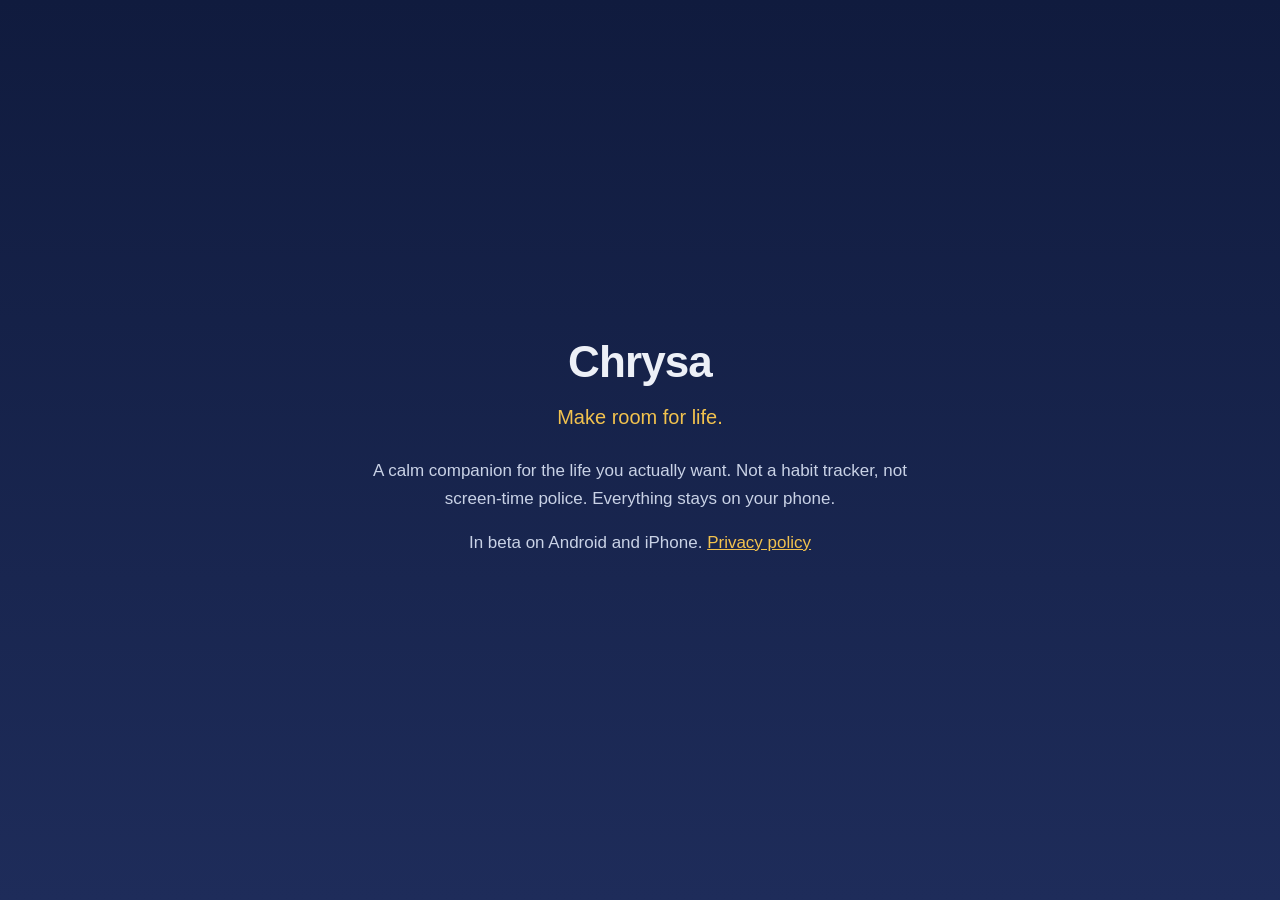
==== index.html @ 5e578b88 "Chrysa privacy policy and landing page" ====
<!doctype html>
<html lang="en">
<head>
<meta charset="utf-8">
<meta name="viewport" content="width=device-width, initial-scale=1">
<title>Chrysa</title>
<style>
  :root { color-scheme: light dark; }
  body { margin: 0; min-height: 100vh; display: grid; place-items: center; font: 17px/1.6 -apple-system, BlinkMacSystemFont, "Segoe UI", Roboto, sans-serif; color: #EDF0F7; background: linear-gradient(#101B3E, #1E2C5A); }
  main { text-align: center; padding: 40px 24px; max-width: 560px; }
  h1 { font-size: 44px; margin: 0 0 4px; letter-spacing: -0.02em; }
  .tag { color: #F2C24E; font-size: 20px; margin: 0 0 24px; }
  p { color: #C9D2E6; }
  a { color: #F2C24E; }
</style>
</head>
<body>
<main>
  <h1>Chrysa</h1>
  <p class="tag">Make room for life.</p>
  <p>A calm companion for the life you actually want. Not a habit tracker, not screen-time police. Everything stays on your phone.</p>
  <p>In beta on Android and iPhone. <a href="privacy.html">Privacy policy</a></p>
</main>
</body>
</html>
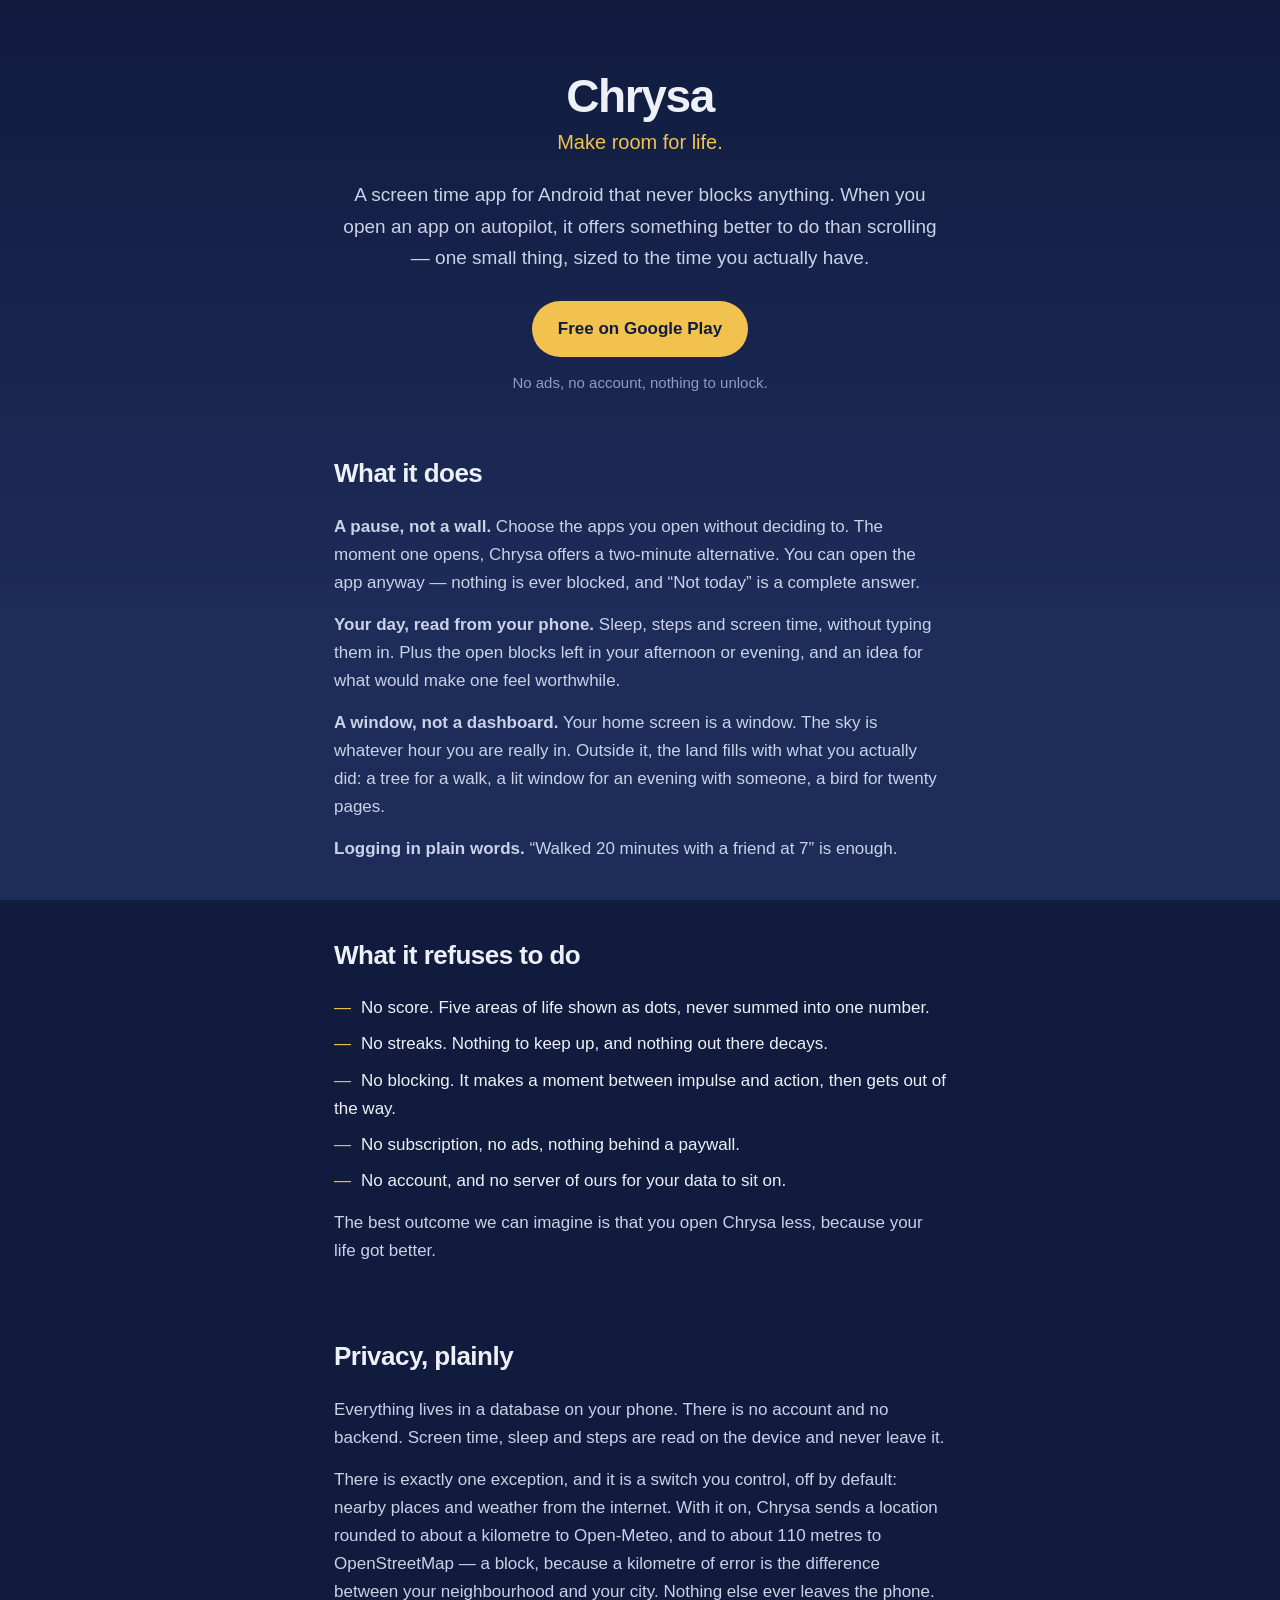
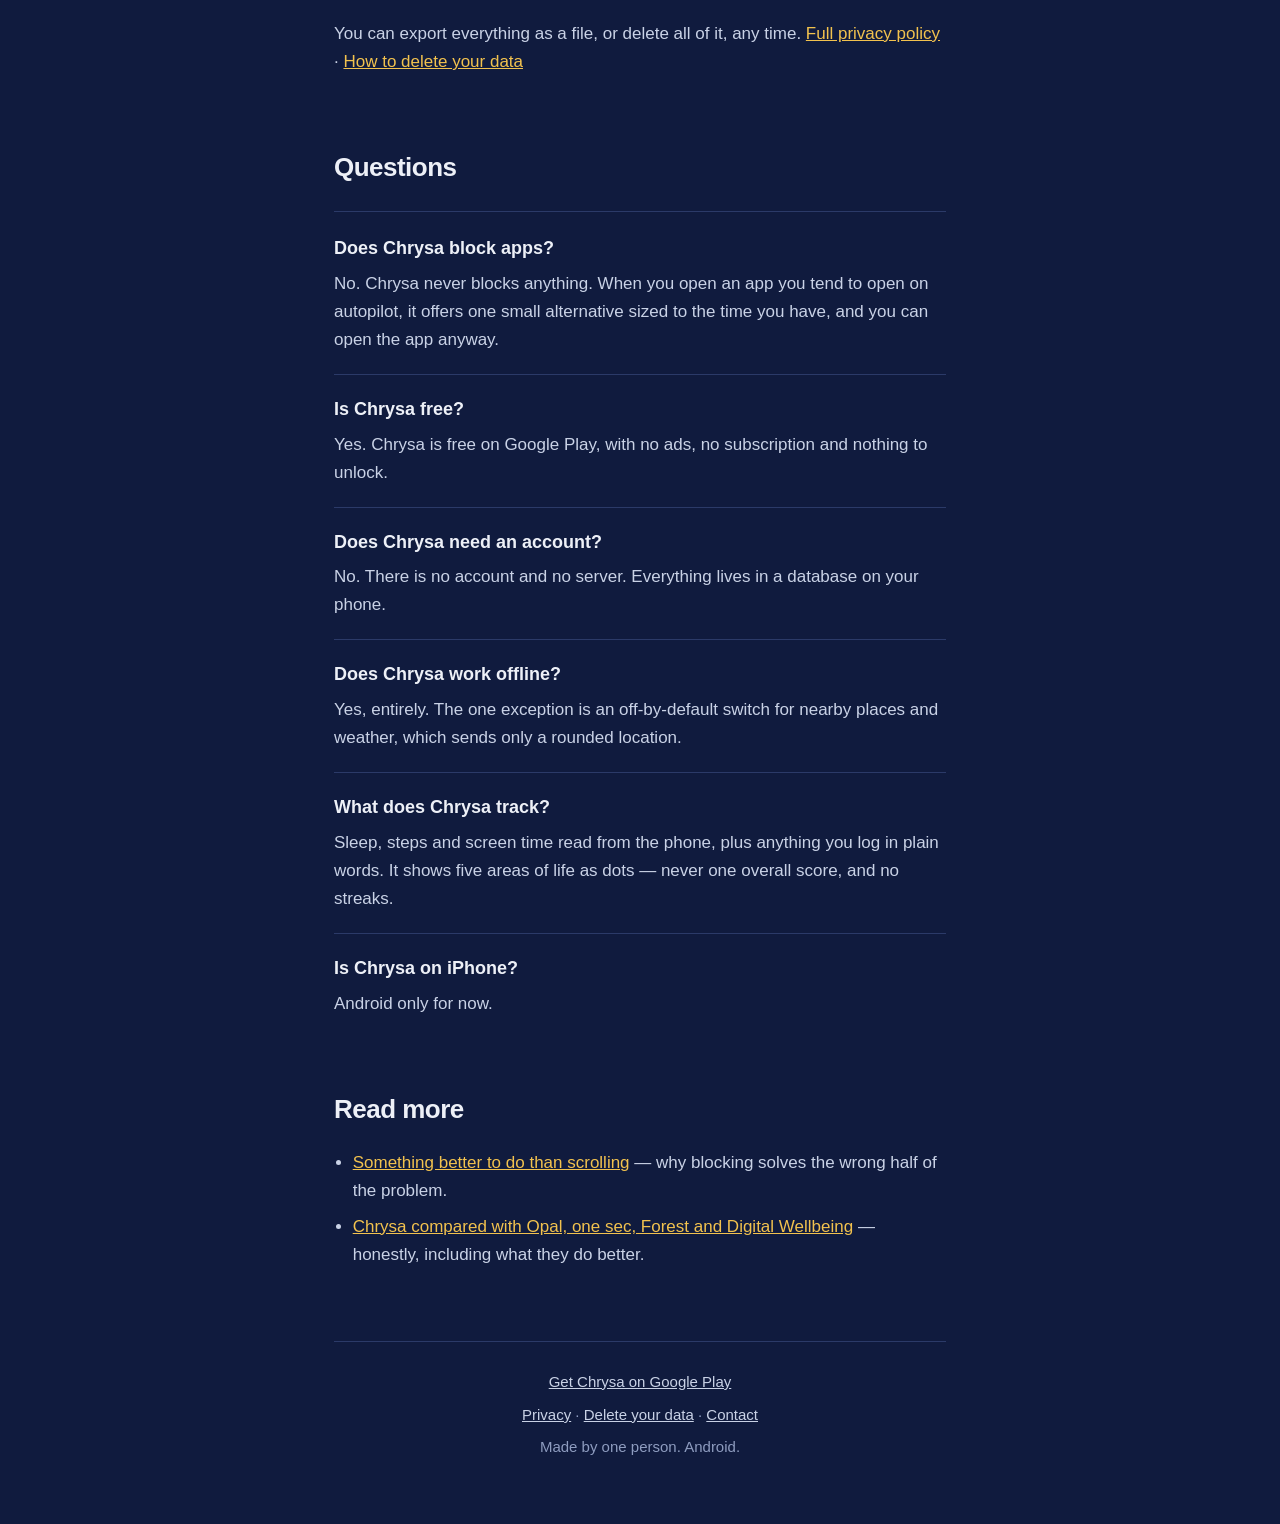
==== commit 3283f93d: "The site says the app is live, and answers the six questions The landing page still said "In beta on" ====
--- a/index.html
+++ b/index.html
@@ -3,23 +3,189 @@
 <head>
 <meta charset="utf-8">
 <meta name="viewport" content="width=device-width, initial-scale=1">
-<title>Chrysa</title>
-<style>
-  :root { color-scheme: light dark; }
-  body { margin: 0; min-height: 100vh; display: grid; place-items: center; font: 17px/1.6 -apple-system, BlinkMacSystemFont, "Segoe UI", Roboto, sans-serif; color: #EDF0F7; background: linear-gradient(#101B3E, #1E2C5A); }
-  main { text-align: center; padding: 40px 24px; max-width: 560px; }
-  h1 { font-size: 44px; margin: 0 0 4px; letter-spacing: -0.02em; }
-  .tag { color: #F2C24E; font-size: 20px; margin: 0 0 24px; }
-  p { color: #C9D2E6; }
-  a { color: #F2C24E; }
-</style>
+<title>Chrysa — a screen time app that never blocks anything</title>
+<meta name="description" content="Chrysa is a free, on-device screen time app for Android that never blocks anything. When you open an app on autopilot it offers something better to do than scrolling.">
+<link rel="canonical" href="https://harshit123455.github.io/chrysa-site/">
+<meta property="og:type" content="website">
+<meta property="og:title" content="Chrysa — a screen time app that never blocks anything">
+<meta property="og:description" content="Free, on-device, no account. It offers something better to do than scrolling, then gets out of the way.">
+<meta property="og:url" content="https://harshit123455.github.io/chrysa-site/">
+<meta property="og:image" content="https://harshit123455.github.io/chrysa-site/og.png">
+<meta name="twitter:card" content="summary_large_image">
+<meta name="theme-color" content="#101B3E">
+<link rel="icon" href="icon-512.png">
+<link rel="apple-touch-icon" href="icon-512.png">
+<link rel="stylesheet" href="style.css">
 </head>
 <body>
-<main>
+
+<div class="wrap">
+
+<header>
   <h1>Chrysa</h1>
   <p class="tag">Make room for life.</p>
-  <p>A calm companion for the life you actually want. Not a habit tracker, not screen-time police. Everything stays on your phone.</p>
-  <p>In beta on Android and iPhone. <a href="privacy.html">Privacy policy</a></p>
-</main>
+  <p class="lede">A screen time app for Android that never blocks anything. When you open an app on autopilot, it offers something better to do than scrolling — one small thing, sized to the time you actually have.</p>
+  <p><a class="cta" href="https://play.google.com/store/apps/details?id=com.chrysa.app">Free on Google Play</a></p>
+  <p class="cta-note">No ads, no account, nothing to unlock.</p>
+</header>
+
+<section>
+  <h2>What it does</h2>
+  <p><strong>A pause, not a wall.</strong> Choose the apps you open without deciding to. The moment one opens, Chrysa offers a two-minute alternative. You can open the app anyway — nothing is ever blocked, and “Not today” is a complete answer.</p>
+  <p><strong>Your day, read from your phone.</strong> Sleep, steps and screen time, without typing them in. Plus the open blocks left in your afternoon or evening, and an idea for what would make one feel worthwhile.</p>
+  <p><strong>A window, not a dashboard.</strong> Your home screen is a window. The sky is whatever hour you are really in. Outside it, the land fills with what you actually did: a tree for a walk, a lit window for an evening with someone, a bird for twenty pages.</p>
+  <p><strong>Logging in plain words.</strong> “Walked 20 minutes with a friend at 7” is enough.</p>
+</section>
+
+<section>
+  <h2>What it refuses to do</h2>
+  <ul class="refuse">
+    <li>No score. Five areas of life shown as dots, never summed into one number.</li>
+    <li>No streaks. Nothing to keep up, and nothing out there decays.</li>
+    <li>No blocking. It makes a moment between impulse and action, then gets out of the way.</li>
+    <li>No subscription, no ads, nothing behind a paywall.</li>
+    <li>No account, and no server of ours for your data to sit on.</li>
+  </ul>
+  <p>The best outcome we can imagine is that you open Chrysa less, because your life got better.</p>
+</section>
+
+<section>
+  <h2>Privacy, plainly</h2>
+  <p>Everything lives in a database on your phone. There is no account and no backend. Screen time, sleep and steps are read on the device and never leave it.</p>
+  <p>There is exactly one exception, and it is a switch you control, off by default: nearby places and weather from the internet. With it on, Chrysa sends a location rounded to about a kilometre to Open-Meteo, and to about 110 metres to OpenStreetMap — a block, because a kilometre of error is the difference between your neighbourhood and your city. Nothing else ever leaves the phone.</p>
+  <p>You can export everything as a file, or delete all of it, any time. <a href="privacy.html">Full privacy policy</a> · <a href="delete.html">How to delete your data</a></p>
+</section>
+
+<section>
+  <h2>Questions</h2>
+
+  <div class="faq">
+    <div>
+      <h3>Does Chrysa block apps?</h3>
+      <p>No. Chrysa never blocks anything. When you open an app you tend to open on autopilot, it offers one small alternative sized to the time you have, and you can open the app anyway.</p>
+    </div>
+    <div>
+      <h3>Is Chrysa free?</h3>
+      <p>Yes. Chrysa is free on Google Play, with no ads, no subscription and nothing to unlock.</p>
+    </div>
+    <div>
+      <h3>Does Chrysa need an account?</h3>
+      <p>No. There is no account and no server. Everything lives in a database on your phone.</p>
+    </div>
+    <div>
+      <h3>Does Chrysa work offline?</h3>
+      <p>Yes, entirely. The one exception is an off-by-default switch for nearby places and weather, which sends only a rounded location.</p>
+    </div>
+    <div>
+      <h3>What does Chrysa track?</h3>
+      <p>Sleep, steps and screen time read from the phone, plus anything you log in plain words. It shows five areas of life as dots — never one overall score, and no streaks.</p>
+    </div>
+    <div>
+      <h3>Is Chrysa on iPhone?</h3>
+      <p>Android only for now.</p>
+    </div>
+  </div>
+</section>
+
+<section>
+  <h2>Read more</h2>
+  <ul>
+    <li><a href="instead-of-scrolling.html">Something better to do than scrolling</a> — why blocking solves the wrong half of the problem.</li>
+    <li><a href="alternatives.html">Chrysa compared with Opal, one sec, Forest and Digital Wellbeing</a> — honestly, including what they do better.</li>
+  </ul>
+</section>
+
+<footer>
+  <p><a href="https://play.google.com/store/apps/details?id=com.chrysa.app">Get Chrysa on Google Play</a></p>
+  <p><a href="privacy.html">Privacy</a> · <a href="delete.html">Delete your data</a> · <a href="mailto:harshitsindhu10@gmail.com">Contact</a></p>
+  <p>Made by one person. Android.</p>
+</footer>
+
+</div>
+
+<script type="application/ld+json">
+{
+  "@context": "https://schema.org",
+  "@graph": [
+    {
+      "@type": "SoftwareApplication",
+      "name": "Chrysa",
+      "alternateName": "Chrysa: Instead Of Scrolling",
+      "description": "Chrysa is a free, on-device screen time app for Android that never blocks anything — it offers something better to do than scrolling.",
+      "applicationCategory": "HealthApplication",
+      "applicationSubCategory": "Digital wellbeing",
+      "operatingSystem": "Android",
+      "url": "https://harshit123455.github.io/chrysa-site/",
+      "downloadUrl": "https://play.google.com/store/apps/details?id=com.chrysa.app",
+      "installUrl": "https://play.google.com/store/apps/details?id=com.chrysa.app",
+      "softwareVersion": "1.0.0",
+      "isAccessibleForFree": true,
+      "offers": {
+        "@type": "Offer",
+        "price": "0",
+        "priceCurrency": "USD",
+        "availability": "https://schema.org/InStock"
+      },
+      "featureList": [
+        "Offers a two-minute alternative when you open an app on autopilot, without blocking it",
+        "Reads sleep, steps and screen time from the phone",
+        "Draws your month as the land outside a window",
+        "Logging in plain words",
+        "No score and no streaks",
+        "Works offline with no account"
+      ],
+      "author": { "@type": "Person", "name": "Harshit Sindhu" },
+      "publisher": { "@type": "Person", "name": "Harshit Sindhu" }
+    },
+    {
+      "@type": "FAQPage",
+      "mainEntity": [
+        {
+          "@type": "Question",
+          "name": "Does Chrysa block apps?",
+          "acceptedAnswer": { "@type": "Answer", "text": "No. Chrysa never blocks anything. When you open an app you tend to open on autopilot, it offers one small alternative sized to the time you have, and you can open the app anyway." }
+        },
+        {
+          "@type": "Question",
+          "name": "Is Chrysa free?",
+          "acceptedAnswer": { "@type": "Answer", "text": "Yes. Chrysa is free on Google Play, with no ads, no subscription and nothing to unlock." }
+        },
+        {
+          "@type": "Question",
+          "name": "Does Chrysa need an account?",
+          "acceptedAnswer": { "@type": "Answer", "text": "No. There is no account and no server. Everything lives in a database on your phone." }
+        },
+        {
+          "@type": "Question",
+          "name": "Does Chrysa work offline?",
+          "acceptedAnswer": { "@type": "Answer", "text": "Yes, entirely. The one exception is an off-by-default switch for nearby places and weather, which sends only a rounded location." }
+        },
+        {
+          "@type": "Question",
+          "name": "What does Chrysa track?",
+          "acceptedAnswer": { "@type": "Answer", "text": "Sleep, steps and screen time read from the phone, plus anything you log in plain words. It shows five areas of life as dots — never one overall score, and no streaks." }
+        },
+        {
+          "@type": "Question",
+          "name": "Is Chrysa on iPhone?",
+          "acceptedAnswer": { "@type": "Answer", "text": "Android only for now." }
+        }
+      ]
+    }
+  ]
+}
+</script>
+
+<!--
+  Add aggregateRating to the SoftwareApplication node once the Play listing has real ratings.
+  Do not add it before then: a rating block with no ratings behind it is invalid structured data.
+
+    "aggregateRating": {
+      "@type": "AggregateRating",
+      "ratingValue": "4.6",
+      "ratingCount": "12"
+    }
+-->
+
 </body>
 </html>
--- a/style.css
+++ b/style.css
@@ -0,0 +1,93 @@
+:root {
+  color-scheme: dark;
+  --ink: #EDF0F7;
+  --ink-dim: #C9D2E6;
+  --ink-faint: #8E9CBF;
+  --gold: #F2C24E;
+  --line: #2B3A68;
+}
+* { box-sizing: border-box; }
+html { -webkit-text-size-adjust: 100%; }
+body {
+  margin: 0;
+  font: 17px/1.65 -apple-system, BlinkMacSystemFont, "Segoe UI", Roboto, sans-serif;
+  color: var(--ink);
+  background: #101B3E;
+  background-image: linear-gradient(#101B3E, #1E2C5A 70%, #1E2C5A);
+  background-attachment: fixed;
+}
+.wrap { max-width: 660px; margin: 0 auto; padding: 0 24px; }
+
+header { padding: 72px 0 0; text-align: center; }
+h1 { font-size: 46px; line-height: 1.05; margin: 0 0 6px; letter-spacing: -0.03em; }
+.tag { color: var(--gold); font-size: 20px; margin: 0 0 20px; }
+.lede { color: var(--ink-dim); font-size: 19px; margin: 0 auto 28px; max-width: 34em; }
+
+.cta {
+  display: inline-block; background: var(--gold); color: #101B3E;
+  font-size: 17px; font-weight: 600; text-decoration: none;
+  padding: 14px 26px; border-radius: 999px;
+}
+.cta:hover { background: #F7D178; }
+.cta-note { color: var(--ink-faint); font-size: 15px; margin: 12px 0 0; }
+
+section { padding: 56px 0 0; }
+h2 { font-size: 26px; letter-spacing: -0.02em; margin: 0 0 18px; }
+h3 { font-size: 17px; margin: 28px 0 6px; color: var(--ink); }
+p { color: var(--ink-dim); margin: 0 0 14px; }
+a { color: var(--gold); }
+ul, ol { color: var(--ink-dim); padding-left: 1.1em; margin: 0 0 14px; }
+li { margin-bottom: 8px; }
+blockquote {
+  margin: 22px 0; padding: 0 0 0 20px;
+  border-left: 2px solid var(--gold);
+  color: var(--ink); font-size: 19px;
+}
+
+.faq { border-top: 1px solid var(--line); margin-top: 22px; padding-top: 22px; }
+.faq h3 { margin-top: 0; font-size: 18px; }
+.faq div + div { border-top: 1px solid var(--line); margin-top: 20px; padding-top: 20px; }
+
+.refuse { list-style: none; padding: 0; }
+.refuse li { color: var(--ink); }
+.refuse li::before { content: "—"; color: var(--gold); margin-right: 10px; }
+
+/* Content pages */
+.crumb { padding: 36px 0 0; font-size: 15px; }
+.crumb a { color: var(--ink-faint); text-decoration: none; }
+.crumb a:hover { color: var(--gold); }
+article { padding: 24px 0 0; }
+article h1 { font-size: 36px; text-align: left; margin-bottom: 14px; }
+article .lede { margin-left: 0; font-size: 19px; }
+article h2 { margin-top: 44px; }
+
+.compare { width: 100%; border-collapse: collapse; margin: 22px 0; font-size: 16px; }
+.compare th, .compare td {
+  text-align: left; padding: 12px 10px;
+  border-bottom: 1px solid var(--line); vertical-align: top;
+}
+.compare th { color: var(--ink); font-weight: 600; }
+.compare td { color: var(--ink-dim); }
+.compare tr td:first-child { color: var(--ink); font-weight: 600; }
+.scroller { overflow-x: auto; -webkit-overflow-scrolling: touch; }
+
+.install-band {
+  margin: 48px 0 0; padding: 28px 24px;
+  border: 1px solid var(--line); border-radius: 16px; text-align: center;
+}
+.install-band p { margin-bottom: 18px; }
+
+footer {
+  margin-top: 72px; padding: 28px 0 56px;
+  border-top: 1px solid var(--line);
+  color: var(--ink-faint); font-size: 15px; text-align: center;
+}
+footer a { color: var(--ink-dim); }
+footer p { color: var(--ink-faint); margin-bottom: 8px; }
+
+@media (max-width: 480px) {
+  header { padding-top: 52px; }
+  h1 { font-size: 38px; }
+  article h1 { font-size: 30px; }
+  .lede { font-size: 18px; }
+}
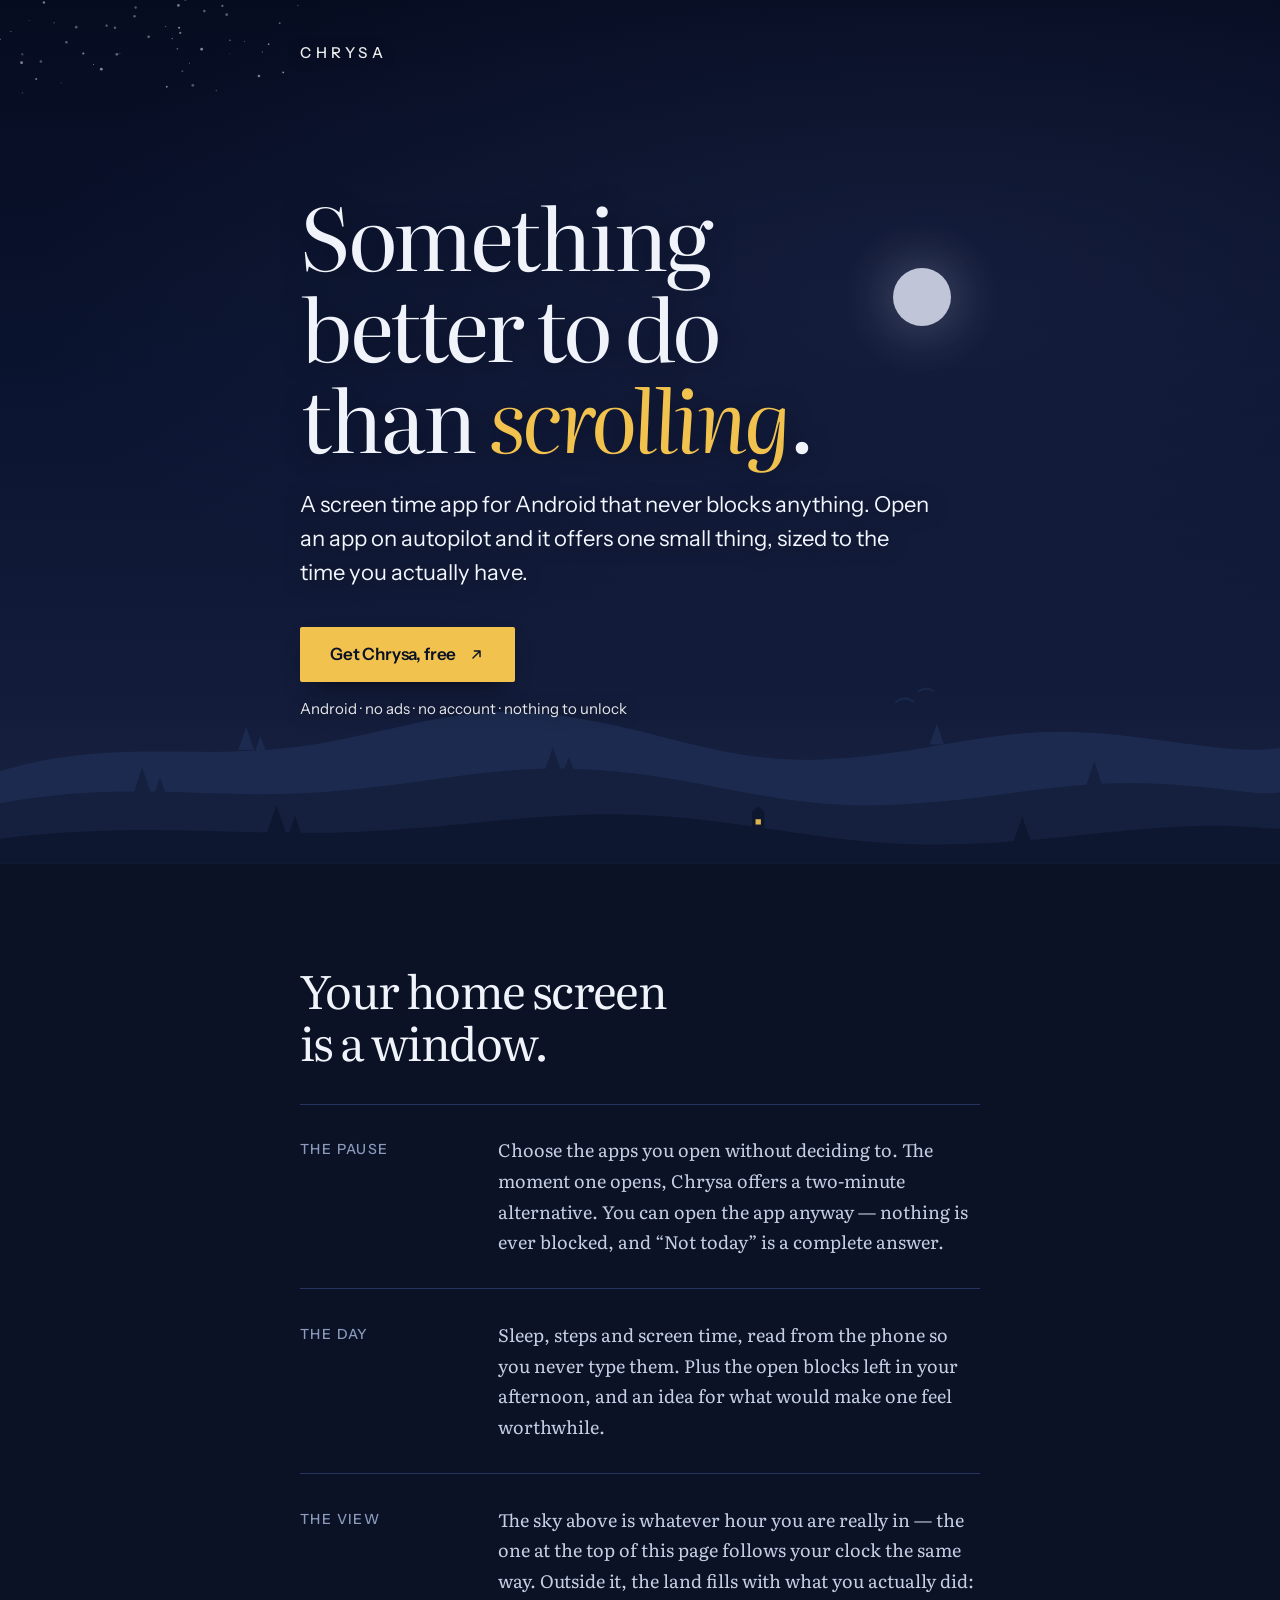
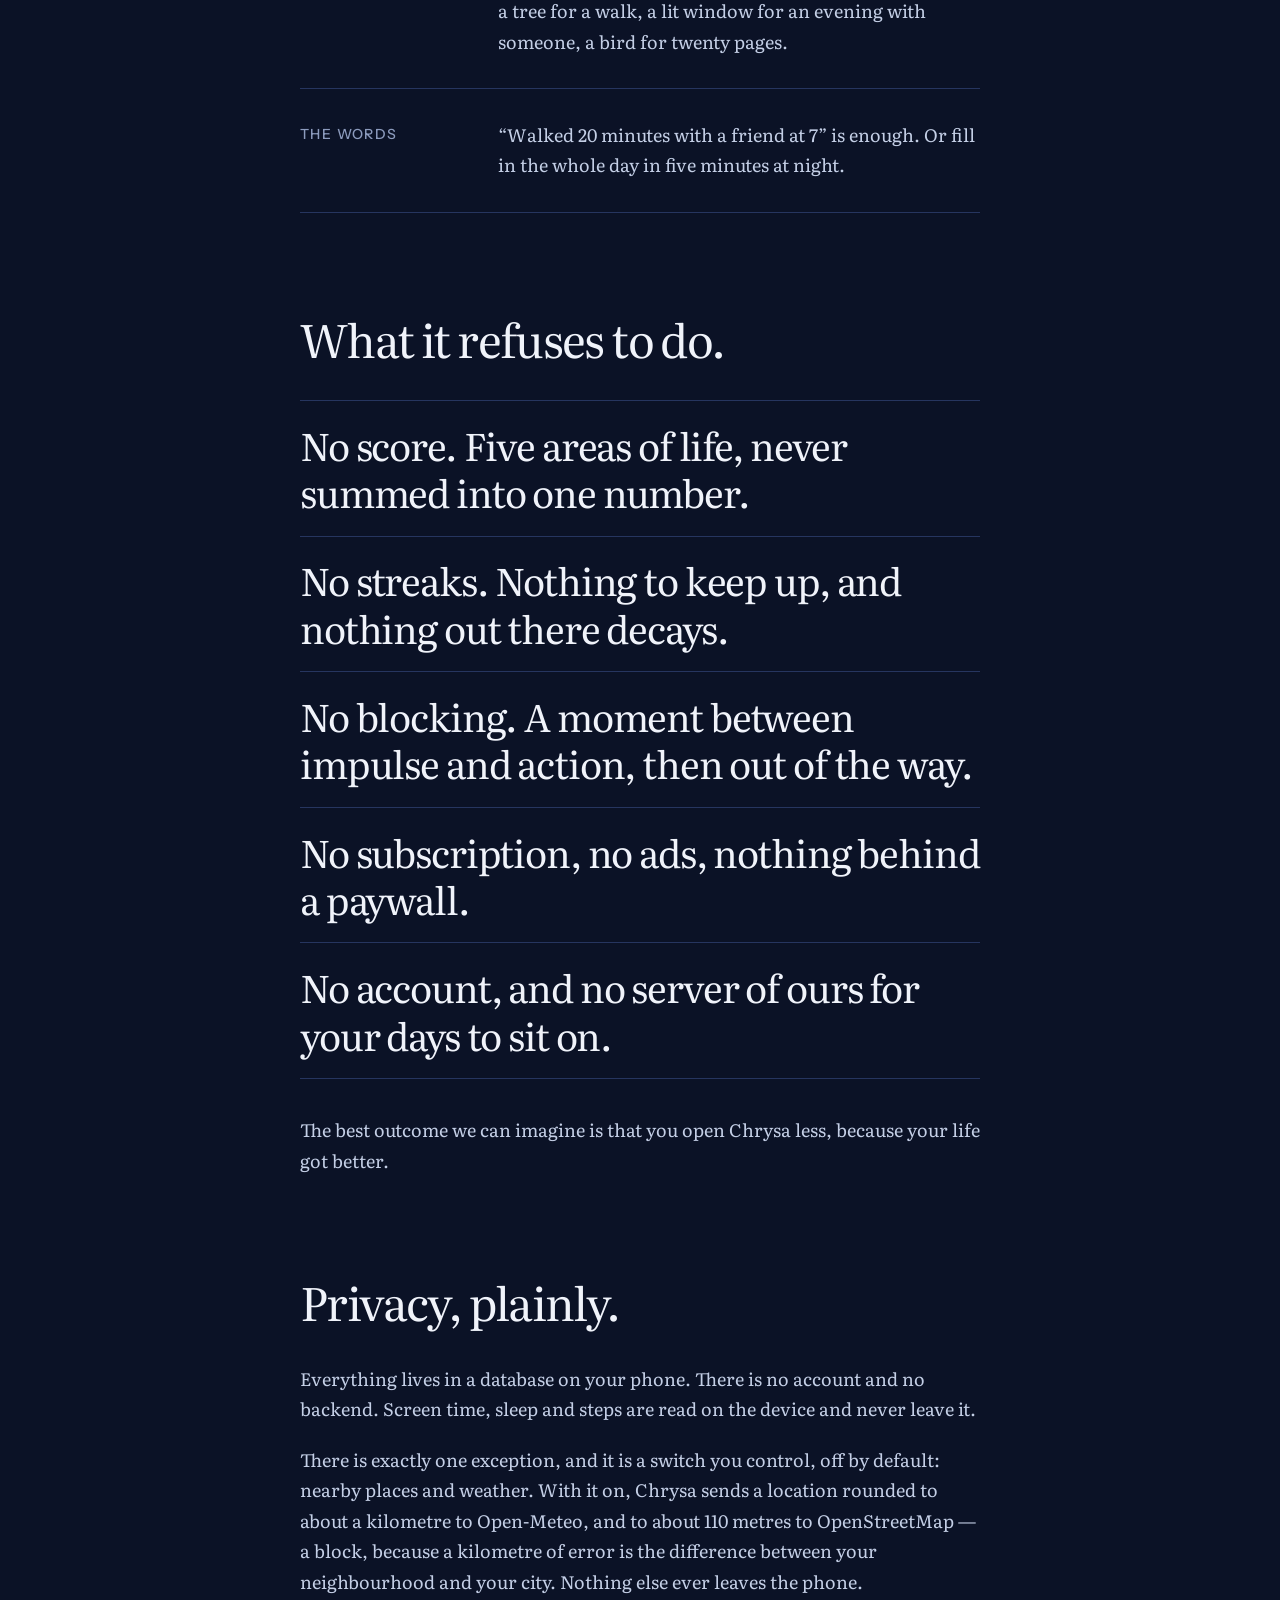
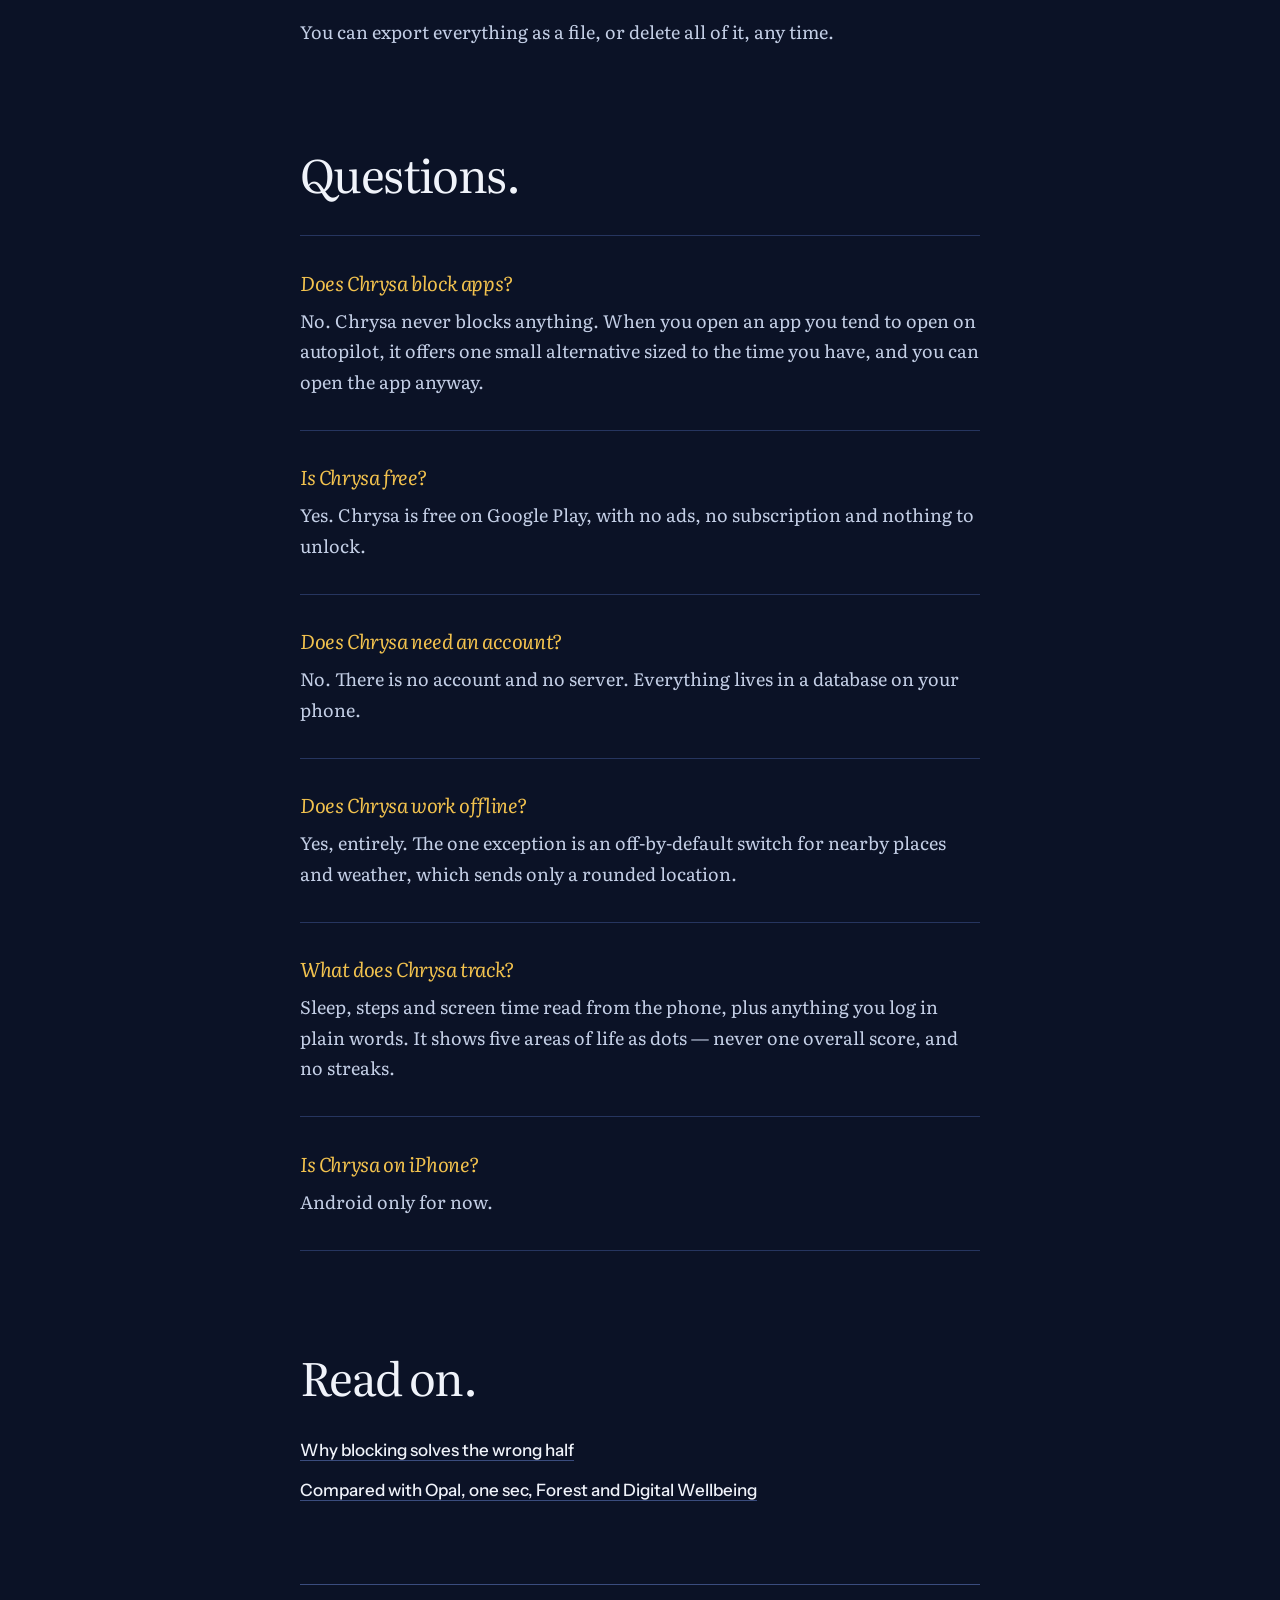
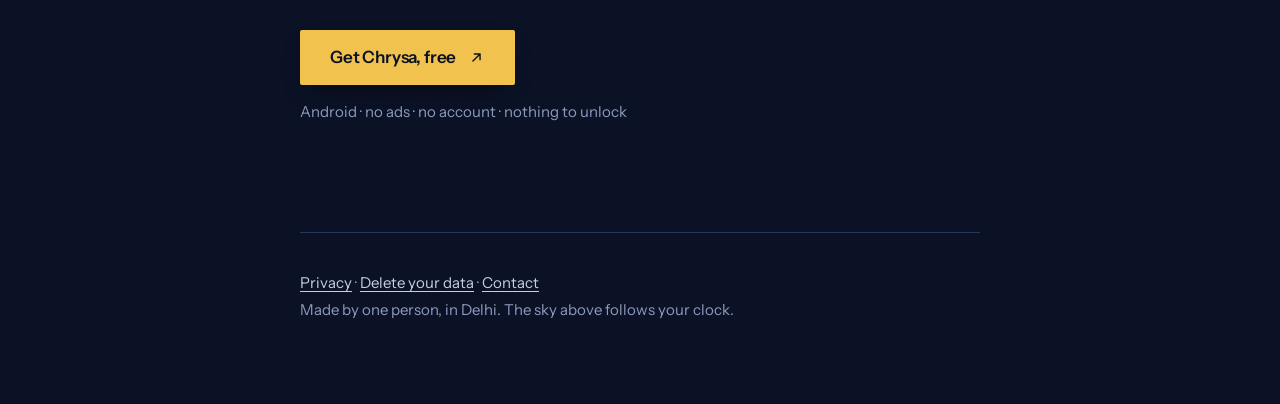
==== commit cc146239: "The page is the window: the sky overhead is the visitor's own hour The old landing page was the defa" ====
--- a/index.html
+++ b/index.html
@@ -12,96 +12,168 @@
 <meta property="og:url" content="https://harshit123455.github.io/chrysa-site/">
 <meta property="og:image" content="https://harshit123455.github.io/chrysa-site/og.png">
 <meta name="twitter:card" content="summary_large_image">
-<meta name="theme-color" content="#101B3E">
+<meta name="theme-color" content="#0B1226">
 <link rel="icon" href="icon-512.png">
 <link rel="apple-touch-icon" href="icon-512.png">
+<link rel="preconnect" href="https://fonts.googleapis.com">
+<link rel="preconnect" href="https://fonts.gstatic.com" crossorigin>
+<link href="https://fonts.googleapis.com/css2?family=Literata:ital,opsz,wght@0,7..72,400;0,7..72,600;1,7..72,400&family=Instrument+Sans:wght@400;500;600&display=swap" rel="stylesheet">
 <link rel="stylesheet" href="style.css">
 </head>
 <body>
 
-<div class="wrap">
-
-<header>
-  <h1>Chrysa</h1>
-  <p class="tag">Make room for life.</p>
-  <p class="lede">A screen time app for Android that never blocks anything. When you open an app on autopilot, it offers something better to do than scrolling — one small thing, sized to the time you actually have.</p>
-  <p><a class="cta" href="https://play.google.com/store/apps/details?id=com.chrysa.app">Free on Google Play</a></p>
-  <p class="cta-note">No ads, no account, nothing to unlock.</p>
+<header class="window">
+  <div class="sky"></div>
+  <svg class="stars" aria-hidden="true"></svg>
+  <div class="sun"></div>
+
+  <!-- The land: three authored ridgelines, a tree for a walk, a lit window for
+       an evening with someone, a bird for twenty pages. The same grammar the
+       app draws your month in. -->
+  <svg class="land" viewBox="0 0 1440 300" preserveAspectRatio="xMidYMax slice" aria-hidden="true">
+    <path fill="var(--hill-far)" d="M0 196 C 118 160 214 182 322 170 C 430 158 505 120 611 131 C 733 144 806 186 916 183 C 1032 180 1106 148 1211 152 C 1308 156 1376 178 1440 170 L1440 300 L0 300 Z"/>
+    <g fill="var(--hill-far)">
+      <path d="M268 172 l9-26 9 26 z"/><path d="M286 176 l7-20 7 20 z"/>
+      <path d="M1046 166 l8-24 8 24 z"/>
+    </g>
+    <path fill="var(--hill-mid)" d="M0 232 C 140 206 238 228 356 220 C 489 211 566 184 690 196 C 806 207 878 238 996 234 C 1118 230 1192 205 1300 210 C 1374 213 1414 224 1440 220 L1440 300 L0 300 Z"/>
+    <g fill="var(--hill-mid)">
+      <path d="M150 222 l10-30 10 30 z"/><path d="M172 226 l8-23 8 23 z"/>
+      <path d="M612 198 l10-29 10 29 z"/><path d="M632 202 l8-22 8 22 z"/>
+      <path d="M1222 212 l9-27 9 27 z"/>
+    </g>
+    <path fill="var(--hill-near)" d="M0 272 C 160 252 268 270 404 264 C 548 258 628 236 764 248 C 884 259 952 282 1084 278 C 1204 274 1292 254 1392 258 C 1420 259 1432 262 1440 260 L1440 300 L0 300 Z"/>
+    <!-- a lit window for an evening with someone -->
+    <g>
+      <path fill="var(--hill-near)" d="M846 268 l0-26 7-7 7 7 0 26 z"/>
+      <rect x="850" y="250" width="6" height="6" fill="var(--gold)" opacity="0.92"/>
+    </g>
+    <g fill="var(--hill-near)">
+      <path d="M300 266 l11-32 11 32 z"/><path d="M324 270 l8-24 8 24 z"/>
+      <path d="M1140 276 l10-29 10 29 z"/>
+    </g>
+    <!-- a bird for twenty pages -->
+    <g stroke="var(--hill-far)" stroke-width="2.5" fill="none" stroke-linecap="round" opacity="0.85">
+      <path d="M1008 118 q 10 -8 20 0"/>
+      <path d="M1034 106 q 8 -6 16 0"/>
+    </g>
+  </svg>
+
+  <p class="wordmark">Chrysa</p>
+
+  <div class="inner">
+    <h1>Something better to do than <em>scrolling</em>.</h1>
+    <p class="standfirst">A screen time app for Android that never blocks anything. Open an app on autopilot and it offers one small thing, sized to the time you actually have.</p>
+    <p class="get-wrap" style="margin:clamp(26px,4vh,38px) 0 0">
+      <a class="get" href="https://play.google.com/store/apps/details?id=com.chrysa.app">
+        Get Chrysa, free
+        <svg viewBox="0 0 24 24" fill="none" stroke="currentColor" stroke-width="2" stroke-linecap="round" stroke-linejoin="round" aria-hidden="true"><path d="M7 17 17 7M9 7h8v8"/></svg>
+      </a>
+    </p>
+    <p class="under">Android · no ads · no account · nothing to unlock</p>
+  </div>
 </header>
 
-<section>
-  <h2>What it does</h2>
-  <p><strong>A pause, not a wall.</strong> Choose the apps you open without deciding to. The moment one opens, Chrysa offers a two-minute alternative. You can open the app anyway — nothing is ever blocked, and “Not today” is a complete answer.</p>
-  <p><strong>Your day, read from your phone.</strong> Sleep, steps and screen time, without typing them in. Plus the open blocks left in your afternoon or evening, and an idea for what would make one feel worthwhile.</p>
-  <p><strong>A window, not a dashboard.</strong> Your home screen is a window. The sky is whatever hour you are really in. Outside it, the land fills with what you actually did: a tree for a walk, a lit window for an evening with someone, a bird for twenty pages.</p>
-  <p><strong>Logging in plain words.</strong> “Walked 20 minutes with a friend at 7” is enough.</p>
-</section>
-
-<section>
-  <h2>What it refuses to do</h2>
-  <ul class="refuse">
-    <li>No score. Five areas of life shown as dots, never summed into one number.</li>
-    <li>No streaks. Nothing to keep up, and nothing out there decays.</li>
-    <li>No blocking. It makes a moment between impulse and action, then gets out of the way.</li>
-    <li>No subscription, no ads, nothing behind a paywall.</li>
-    <li>No account, and no server of ours for your data to sit on.</li>
-  </ul>
-  <p>The best outcome we can imagine is that you open Chrysa less, because your life got better.</p>
-</section>
-
-<section>
-  <h2>Privacy, plainly</h2>
-  <p>Everything lives in a database on your phone. There is no account and no backend. Screen time, sleep and steps are read on the device and never leave it.</p>
-  <p>There is exactly one exception, and it is a switch you control, off by default: nearby places and weather from the internet. With it on, Chrysa sends a location rounded to about a kilometre to Open-Meteo, and to about 110 metres to OpenStreetMap — a block, because a kilometre of error is the difference between your neighbourhood and your city. Nothing else ever leaves the phone.</p>
-  <p>You can export everything as a file, or delete all of it, any time. <a href="privacy.html">Full privacy policy</a> · <a href="delete.html">How to delete your data</a></p>
-</section>
-
-<section>
-  <h2>Questions</h2>
-
-  <div class="faq">
-    <div>
-      <h3>Does Chrysa block apps?</h3>
-      <p>No. Chrysa never blocks anything. When you open an app you tend to open on autopilot, it offers one small alternative sized to the time you have, and you can open the app anyway.</p>
-    </div>
-    <div>
-      <h3>Is Chrysa free?</h3>
-      <p>Yes. Chrysa is free on Google Play, with no ads, no subscription and nothing to unlock.</p>
-    </div>
-    <div>
-      <h3>Does Chrysa need an account?</h3>
-      <p>No. There is no account and no server. Everything lives in a database on your phone.</p>
-    </div>
-    <div>
-      <h3>Does Chrysa work offline?</h3>
-      <p>Yes, entirely. The one exception is an off-by-default switch for nearby places and weather, which sends only a rounded location.</p>
-    </div>
-    <div>
-      <h3>What does Chrysa track?</h3>
-      <p>Sleep, steps and screen time read from the phone, plus anything you log in plain words. It shows five areas of life as dots — never one overall score, and no streaks.</p>
-    </div>
-    <div>
-      <h3>Is Chrysa on iPhone?</h3>
-      <p>Android only for now.</p>
-    </div>
+<main>
+  <div class="col">
+
+    <section>
+      <h2>Your home screen is a window.</h2>
+      <div class="ledger">
+        <div>
+          <p class="k">The pause</p>
+          <div class="v"><p>Choose the apps you open without deciding to. The moment one opens, Chrysa offers a two-minute alternative. You can open the app anyway — nothing is ever blocked, and “Not today” is a complete answer.</p></div>
+        </div>
+        <div>
+          <p class="k">The day</p>
+          <div class="v"><p>Sleep, steps and screen time, read from the phone so you never type them. Plus the open blocks left in your afternoon, and an idea for what would make one feel worthwhile.</p></div>
+        </div>
+        <div>
+          <p class="k">The view</p>
+          <div class="v"><p>The sky above is whatever hour you are really in — the one at the top of this page follows your clock the same way. Outside it, the land fills with what you actually did: a tree for a walk, a lit window for an evening with someone, a bird for twenty pages.</p></div>
+        </div>
+        <div>
+          <p class="k">The words</p>
+          <div class="v"><p>“Walked 20 minutes with a friend at 7” is enough. Or fill in the whole day in five minutes at night.</p></div>
+        </div>
+      </div>
+    </section>
+
+    <section>
+      <h2>What it refuses to do.</h2>
+      <ul class="refusals">
+        <li>No score. Five areas of life, never summed into one number.</li>
+        <li>No streaks. Nothing to keep up, and nothing out there decays.</li>
+        <li>No blocking. A moment between impulse and action, then out of the way.</li>
+        <li>No subscription, no ads, nothing behind a paywall.</li>
+        <li>No account, and no server of ours for your days to sit on.</li>
+      </ul>
+      <p style="margin-top:clamp(26px,4vh,38px)">The best outcome we can imagine is that you open Chrysa less, because your life got better.</p>
+    </section>
+
+    <section>
+      <h2>Privacy, plainly.</h2>
+      <p>Everything lives in a database on your phone. There is no account and no backend. Screen time, sleep and steps are read on the device and never leave it.</p>
+      <p>There is exactly one exception, and it is a switch you control, off by default: nearby places and weather. With it on, Chrysa sends a location rounded to about a kilometre to Open-Meteo, and to about 110 metres to OpenStreetMap — a block, because a kilometre of error is the difference between your neighbourhood and your city. Nothing else ever leaves the phone.</p>
+      <p>You can export everything as a file, or delete all of it, any time.</p>
+    </section>
+
+    <section>
+      <h2>Questions.</h2>
+      <div class="qa">
+        <div>
+          <h3>Does Chrysa block apps?</h3>
+          <p>No. Chrysa never blocks anything. When you open an app you tend to open on autopilot, it offers one small alternative sized to the time you have, and you can open the app anyway.</p>
+        </div>
+        <div>
+          <h3>Is Chrysa free?</h3>
+          <p>Yes. Chrysa is free on Google Play, with no ads, no subscription and nothing to unlock.</p>
+        </div>
+        <div>
+          <h3>Does Chrysa need an account?</h3>
+          <p>No. There is no account and no server. Everything lives in a database on your phone.</p>
+        </div>
+        <div>
+          <h3>Does Chrysa work offline?</h3>
+          <p>Yes, entirely. The one exception is an off-by-default switch for nearby places and weather, which sends only a rounded location.</p>
+        </div>
+        <div>
+          <h3>What does Chrysa track?</h3>
+          <p>Sleep, steps and screen time read from the phone, plus anything you log in plain words. It shows five areas of life as dots — never one overall score, and no streaks.</p>
+        </div>
+        <div>
+          <h3>Is Chrysa on iPhone?</h3>
+          <p>Android only for now.</p>
+        </div>
+      </div>
+    </section>
+
+    <section>
+      <h2>Read on.</h2>
+      <div class="onward">
+        <a href="instead-of-scrolling.html">Why blocking solves the wrong half</a>
+        <a href="alternatives.html">Compared with Opal, one sec, Forest and Digital Wellbeing</a>
+      </div>
+      <div class="band">
+        <p class="get-wrap" style="margin:0">
+          <a class="get" href="https://play.google.com/store/apps/details?id=com.chrysa.app">
+            Get Chrysa, free
+            <svg viewBox="0 0 24 24" fill="none" stroke="currentColor" stroke-width="2" stroke-linecap="round" stroke-linejoin="round" aria-hidden="true"><path d="M7 17 17 7M9 7h8v8"/></svg>
+          </a>
+        </p>
+        <p class="under">Android · no ads · no account · nothing to unlock</p>
+      </div>
+    </section>
+
+    <footer>
+      <p><a href="privacy.html">Privacy</a> · <a href="delete.html">Delete your data</a> · <a href="mailto:harshitsindhu10@gmail.com">Contact</a></p>
+      <p>Made by one person, in Delhi. The sky above follows your clock.</p>
+    </footer>
+
   </div>
-</section>
-
-<section>
-  <h2>Read more</h2>
-  <ul>
-    <li><a href="instead-of-scrolling.html">Something better to do than scrolling</a> — why blocking solves the wrong half of the problem.</li>
-    <li><a href="alternatives.html">Chrysa compared with Opal, one sec, Forest and Digital Wellbeing</a> — honestly, including what they do better.</li>
-  </ul>
-</section>
-
-<footer>
-  <p><a href="https://play.google.com/store/apps/details?id=com.chrysa.app">Get Chrysa on Google Play</a></p>
-  <p><a href="privacy.html">Privacy</a> · <a href="delete.html">Delete your data</a> · <a href="mailto:harshitsindhu10@gmail.com">Contact</a></p>
-  <p>Made by one person. Android.</p>
-</footer>
-
-</div>
+</main>
+
+<script src="sky.js"></script>
 
 <script type="application/ld+json">
 {
@@ -179,12 +251,6 @@
 <!--
   Add aggregateRating to the SoftwareApplication node once the Play listing has real ratings.
   Do not add it before then: a rating block with no ratings behind it is invalid structured data.
-
-    "aggregateRating": {
-      "@type": "AggregateRating",
-      "ratingValue": "4.6",
-      "ratingCount": "12"
-    }
 -->
 
 </body>
--- a/style.css
+++ b/style.css
@@ -1,93 +1,346 @@
+/* Chrysa — the window.
+   The sky belongs to the visitor's own hour; sky.js sets --sky-* and --sun-*.
+   Everything else is drawn, never approximated with a border-radius. */
+
 :root {
   color-scheme: dark;
-  --ink: #EDF0F7;
-  --ink-dim: #C9D2E6;
-  --ink-faint: #8E9CBF;
+
+  /* Replaced at runtime by sky.js. These are the dusk values, so a page with
+     JavaScript off still lands inside the world rather than on a flat colour. */
+  --sky-top: #0B1430;
+  --sky-mid: #23305C;
+  --sky-low: #5A4A70;
+  --sky-glow: #C98A6B;
+  --sun-x: 78%;
+  --sun-y: 70%;
+  --sun-size: 86px;
+  --sun-fill: #F2C24E;
+  --sun-opacity: 0.95;
+  --star-opacity: 0.35;
+
+  /* The land is constant; only the light on it moves. */
+  --hill-far: #1B2A4E;
+  --hill-mid: #15203E;
+  --hill-near: #0E1730;
+  --ground: #0B1226;
+
+  --ink: #F0F3FA;
+  --ink-soft: #C4CFE6;
+  --ink-dim: #8C9BBD;
   --gold: #F2C24E;
-  --line: #2B3A68;
-}
-* { box-sizing: border-box; }
-html { -webkit-text-size-adjust: 100%; }
+  --rule: #26355F;
+  --rule-strong: #3A4C7E;
+
+  --measure: 68ch;
+  --gutter: clamp(20px, 5vw, 40px);
+  --col: min(680px, 100% - var(--gutter) * 2);
+
+  --ease: cubic-bezier(0.16, 1, 0.3, 1);
+}
+
+*, *::before, *::after { box-sizing: border-box; }
+
+html {
+  -webkit-text-size-adjust: 100%;
+  scrollbar-color: var(--rule-strong) transparent;
+}
+
 body {
   margin: 0;
-  font: 17px/1.65 -apple-system, BlinkMacSystemFont, "Segoe UI", Roboto, sans-serif;
-  color: var(--ink);
-  background: #101B3E;
-  background-image: linear-gradient(#101B3E, #1E2C5A 70%, #1E2C5A);
-  background-attachment: fixed;
-}
-.wrap { max-width: 660px; margin: 0 auto; padding: 0 24px; }
-
-header { padding: 72px 0 0; text-align: center; }
-h1 { font-size: 46px; line-height: 1.05; margin: 0 0 6px; letter-spacing: -0.03em; }
-.tag { color: var(--gold); font-size: 20px; margin: 0 0 20px; }
-.lede { color: var(--ink-dim); font-size: 19px; margin: 0 auto 28px; max-width: 34em; }
-
-.cta {
-  display: inline-block; background: var(--gold); color: #101B3E;
-  font-size: 17px; font-weight: 600; text-decoration: none;
-  padding: 14px 26px; border-radius: 999px;
-}
-.cta:hover { background: #F7D178; }
-.cta-note { color: var(--ink-faint); font-size: 15px; margin: 12px 0 0; }
-
-section { padding: 56px 0 0; }
-h2 { font-size: 26px; letter-spacing: -0.02em; margin: 0 0 18px; }
-h3 { font-size: 17px; margin: 28px 0 6px; color: var(--ink); }
-p { color: var(--ink-dim); margin: 0 0 14px; }
-a { color: var(--gold); }
-ul, ol { color: var(--ink-dim); padding-left: 1.1em; margin: 0 0 14px; }
-li { margin-bottom: 8px; }
+  background: var(--ground);
+  color: var(--ink);
+  font: 400 18px/1.7 "Literata", Georgia, "Times New Roman", serif;
+  font-optical-sizing: auto;
+  text-rendering: optimizeLegibility;
+}
+
+/* The browser's own surfaces belong to the design too. */
+::selection { background: var(--gold); color: #0B1226; }
+::-webkit-scrollbar { width: 10px; height: 10px; }
+::-webkit-scrollbar-track { background: transparent; }
+::-webkit-scrollbar-thumb { background: var(--rule-strong); border-radius: 0; }
+::-webkit-scrollbar-thumb:hover { background: var(--gold); }
+:focus-visible {
+  outline: 2px solid var(--gold);
+  outline-offset: 3px;
+}
+a { color: var(--ink); text-underline-offset: 0.22em; text-decoration-thickness: 1px; }
+a:hover { text-decoration-color: var(--gold); }
+
+/* ───────────────────────── the window ───────────────────────── */
+
+.window {
+  position: relative;
+  min-height: min(96svh, 880px);
+  display: flex;
+  flex-direction: column;
+  justify-content: flex-end;
+  overflow: hidden;
+  isolation: isolate;
+}
+
+.sky {
+  position: absolute; inset: 0; z-index: 0;
+  background:
+    radial-gradient(120% 80% at var(--sun-x) var(--sun-y),
+      color-mix(in oklab, var(--sky-glow) 62%, transparent) 0%,
+      transparent 58%),
+    linear-gradient(to bottom,
+      var(--sky-top) 0%,
+      var(--sky-mid) 46%,
+      var(--sky-low) 82%,
+      var(--sky-glow) 100%);
+  transition: background 1200ms var(--ease);
+}
+
+.stars { position: absolute; inset: 0; z-index: 0; opacity: var(--star-opacity);
+         transition: opacity 1200ms var(--ease); }
+
+.sun {
+  position: absolute; z-index: 1;
+  left: var(--sun-x); top: var(--sun-y);
+  width: var(--sun-size); height: var(--sun-size);
+  margin: calc(var(--sun-size) / -2) 0 0 calc(var(--sun-size) / -2);
+  border-radius: 50%;
+  background: var(--sun-fill);
+  opacity: var(--sun-opacity);
+  box-shadow: 0 0 var(--sun-size) color-mix(in oklab, var(--sun-fill) 45%, transparent);
+  transition: all 1200ms var(--ease);
+}
+
+/* Drawn terrain. Three ridgelines, each an authored path, not a shape. */
+.land {
+  position: absolute; left: 0; right: 0; bottom: 0; z-index: 2;
+  width: 100%; height: auto; display: block;
+  pointer-events: none;
+}
+
+.window .inner {
+  position: relative; z-index: 3;
+  width: var(--col); margin: 0 auto;
+  padding: 0 0 clamp(72px, 16vh, 150px);
+}
+
+/* Everything in the window sits on a sky that moves from near-black to bright
+   blue over the day, so hero text is tinted from the foreground and carries its
+   own soft scrim rather than relying on a background that will not hold still. */
+.window h1 { text-shadow: 0 2px 26px rgba(6, 12, 30, 0.45); }
+.window .standfirst { color: #F2F6FF; text-shadow: 0 1px 18px rgba(6, 12, 30, 0.55); }
+.window .under { color: rgba(255, 255, 255, 0.9); text-shadow: 0 1px 14px rgba(6, 12, 30, 0.6); }
+
+.wordmark {
+  font: 500 15px/1 "Instrument Sans", system-ui, sans-serif;
+  letter-spacing: 0.3em; text-transform: uppercase;
+  color: rgba(255, 255, 255, 0.92);
+  text-shadow: 0 1px 12px rgba(6, 12, 30, 0.55);
+  position: absolute; top: clamp(28px, 5vh, 52px); left: 50%;
+  transform: translateX(-50%);
+  z-index: 3;
+  width: var(--col);
+}
+
+h1 {
+  margin: 0;
+  font: 400 clamp(40px, 7.4vw, 86px)/1.06 "Literata", Georgia, serif;
+  letter-spacing: -0.04em;
+  text-wrap: balance;
+  max-width: 15ch;
+}
+h1 em { font-style: italic; color: var(--gold); }
+
+.standfirst {
+  margin: clamp(20px, 3vh, 30px) 0 0;
+  font: 400 clamp(18px, 2.3vw, 22px)/1.55 "Instrument Sans", system-ui, sans-serif;
+  color: var(--ink-soft);
+  max-width: 42ch;
+}
+
+/* ───────────────────────── page body ───────────────────────── */
+
+main { background: var(--ground); position: relative; z-index: 4; }
+
+.col { width: var(--col); margin: 0 auto; }
+
+section { padding: clamp(64px, 11vh, 118px) 0 0; }
+
+h2 {
+  margin: 0 0 clamp(26px, 4vh, 40px);
+  font: 400 clamp(28px, 4.2vw, 46px)/1.14 "Literata", Georgia, serif;
+  letter-spacing: -0.035em;
+  text-wrap: balance;
+  max-width: 20ch;
+}
+
+h3 {
+  margin: 0 0 10px;
+  font: 600 20px/1.35 "Literata", Georgia, serif;
+  letter-spacing: -0.02em;
+  color: var(--ink);
+}
+
+p { margin: 0 0 1.1em; max-width: var(--measure); color: var(--ink-soft); }
+p strong { color: var(--ink); font-weight: 600; }
+p:last-child { margin-bottom: 0; }
+
+.lede { font-size: 21px; color: var(--ink); max-width: 34ch; }
+
+/* The ledger: the app's Day screen, as a page rhythm. */
+.ledger { border-top: 1px solid var(--rule); }
+.ledger > div {
+  display: grid;
+  grid-template-columns: minmax(0, 15ch) minmax(0, 1fr);
+  gap: clamp(16px, 4vw, 48px);
+  padding: clamp(22px, 3.4vh, 32px) 0;
+  border-bottom: 1px solid var(--rule);
+}
+.ledger dt, .ledger .k {
+  font: 500 14px/1.5 "Instrument Sans", system-ui, sans-serif;
+  letter-spacing: 0.1em; text-transform: uppercase;
+  color: var(--ink-dim);
+  margin: 4px 0 0;
+}
+.ledger dd, .ledger .v { margin: 0; }
+.ledger p { margin: 0; }
+
+/* Questions sit on the same hairlines, drawn once. */
+.qa { border-top: 1px solid var(--rule); }
+.qa > div { padding: clamp(24px, 3.6vh, 34px) 0; border-bottom: 1px solid var(--rule); }
+.qa h3 { color: var(--gold); font-style: italic; font-weight: 400; }
+.qa p { color: var(--ink-soft); }
+
+/* Refusals: the one place the page raises its voice. */
+.refusals { list-style: none; margin: 0; padding: 0; }
+.refusals li {
+  font: 400 clamp(24px, 3.6vw, 38px)/1.25 "Literata", Georgia, serif;
+  letter-spacing: -0.03em;
+  padding: clamp(14px, 2.2vh, 20px) 0;
+  border-bottom: 1px solid var(--rule);
+  color: var(--ink);
+}
+.refusals li:first-child { border-top: 1px solid var(--rule); }
+
+/* ───────────────────────── controls ───────────────────────── */
+
+.get {
+  display: inline-flex; align-items: center; gap: 12px;
+  background: var(--gold); color: #0B1226;
+  font: 600 17px/1 "Instrument Sans", system-ui, sans-serif;
+  letter-spacing: -0.01em;
+  padding: 19px 30px; border-radius: 2px;
+  text-decoration: none;
+  box-shadow: 0 10px 28px -14px rgba(0, 0, 0, 0.9);
+  transition: background 220ms var(--ease), transform 220ms var(--ease);
+}
+.get:hover { background: #F7D178; transform: translateY(-1px); }
+.get svg { width: 17px; height: 17px; }
+
+.under {
+  margin: 16px 0 0;
+  font: 400 15px/1.5 "Instrument Sans", system-ui, sans-serif;
+  color: var(--ink-dim);
+}
+
+.onward { display: flex; flex-wrap: wrap; gap: 14px 34px; align-items: baseline; }
+.onward a {
+  font: 500 17px/1.5 "Instrument Sans", system-ui, sans-serif;
+  color: var(--ink);
+  text-decoration-color: var(--rule-strong);
+}
+
+/* ───────────────────────── reading pages ───────────────────────── */
+
+.back {
+  display: inline-flex; align-items: center; gap: 9px;
+  padding: clamp(28px, 5vh, 46px) 0 0;
+  font: 500 15px/1 "Instrument Sans", system-ui, sans-serif;
+  color: var(--ink-dim); text-decoration: none;
+}
+.back:hover { color: var(--gold); }
+.back svg { width: 15px; height: 15px; }
+
+article { padding: clamp(26px, 4vh, 40px) 0 0; }
+article h1 {
+  font-size: clamp(34px, 5.6vw, 62px);
+  max-width: 19ch;
+}
+article h2 { margin-top: clamp(52px, 8vh, 84px); }
+article ul { margin: 0 0 1.1em; padding-left: 1.15em; max-width: var(--measure); color: var(--ink-soft); }
+article li { margin-bottom: 0.55em; }
+article li::marker { color: var(--rule-strong); }
+
 blockquote {
-  margin: 22px 0; padding: 0 0 0 20px;
-  border-left: 2px solid var(--gold);
-  color: var(--ink); font-size: 19px;
-}
-
-.faq { border-top: 1px solid var(--line); margin-top: 22px; padding-top: 22px; }
-.faq h3 { margin-top: 0; font-size: 18px; }
-.faq div + div { border-top: 1px solid var(--line); margin-top: 20px; padding-top: 20px; }
-
-.refuse { list-style: none; padding: 0; }
-.refuse li { color: var(--ink); }
-.refuse li::before { content: "—"; color: var(--gold); margin-right: 10px; }
-
-/* Content pages */
-.crumb { padding: 36px 0 0; font-size: 15px; }
-.crumb a { color: var(--ink-faint); text-decoration: none; }
-.crumb a:hover { color: var(--gold); }
-article { padding: 24px 0 0; }
-article h1 { font-size: 36px; text-align: left; margin-bottom: 14px; }
-article .lede { margin-left: 0; font-size: 19px; }
-article h2 { margin-top: 44px; }
-
-.compare { width: 100%; border-collapse: collapse; margin: 22px 0; font-size: 16px; }
+  margin: clamp(34px, 5vh, 52px) 0;
+  padding: 0 0 0 clamp(20px, 4vw, 34px);
+  border-left: 1px solid var(--gold);
+  font: 400 clamp(22px, 3.2vw, 30px)/1.32 "Literata", Georgia, serif;
+  letter-spacing: -0.03em;
+  color: var(--ink);
+  max-width: 24ch;
+}
+
+/* Comparison: a ledger turned sideways, not a card grid. */
+.scroller { overflow-x: auto; margin: 26px 0 0; }
+.compare {
+  width: 100%; border-collapse: collapse;
+  font: 400 16px/1.5 "Instrument Sans", system-ui, sans-serif;
+  min-width: 620px;
+}
 .compare th, .compare td {
-  text-align: left; padding: 12px 10px;
-  border-bottom: 1px solid var(--line); vertical-align: top;
-}
-.compare th { color: var(--ink); font-weight: 600; }
-.compare td { color: var(--ink-dim); }
-.compare tr td:first-child { color: var(--ink); font-weight: 600; }
-.scroller { overflow-x: auto; -webkit-overflow-scrolling: touch; }
-
-.install-band {
-  margin: 48px 0 0; padding: 28px 24px;
-  border: 1px solid var(--line); border-radius: 16px; text-align: center;
-}
-.install-band p { margin-bottom: 18px; }
+  text-align: left; padding: 15px 18px 15px 0;
+  border-bottom: 1px solid var(--rule);
+  vertical-align: top; color: var(--ink-soft);
+}
+.compare thead th {
+  font-weight: 600; color: var(--ink);
+  border-bottom-color: var(--rule-strong);
+  font-size: 15px;
+}
+.compare tbody th {
+  font-weight: 500; color: var(--ink-dim);
+  font-size: 14px; letter-spacing: 0.08em; text-transform: uppercase;
+  padding-right: 28px;
+}
+.compare tbody td:first-of-type { color: var(--gold); }
+
+.band {
+  margin: clamp(56px, 9vh, 88px) 0 0;
+  padding: clamp(32px, 5vh, 48px) 0 0;
+  border-top: 1px solid var(--rule-strong);
+}
 
 footer {
-  margin-top: 72px; padding: 28px 0 56px;
-  border-top: 1px solid var(--line);
-  color: var(--ink-faint); font-size: 15px; text-align: center;
-}
-footer a { color: var(--ink-dim); }
-footer p { color: var(--ink-faint); margin-bottom: 8px; }
-
-@media (max-width: 480px) {
-  header { padding-top: 52px; }
-  h1 { font-size: 38px; }
-  article h1 { font-size: 30px; }
-  .lede { font-size: 18px; }
-}
+  margin: clamp(72px, 12vh, 128px) 0 0;
+  padding: clamp(28px, 4vh, 40px) 0 clamp(56px, 9vh, 88px);
+  border-top: 1px solid var(--rule);
+  font: 400 15px/1.8 "Instrument Sans", system-ui, sans-serif;
+  color: var(--ink-dim);
+}
+footer a { color: var(--ink-soft); }
+footer p { margin: 0; color: var(--ink-dim); max-width: none; }
+
+.fine { color: var(--ink-dim); font: 400 14px/1.6 "Instrument Sans", system-ui, sans-serif; }
+
+/* ───────────────────────── the one authored moment ─────────────────────────
+   On arrival the land settles up into the frame and the headline resolves.
+   Everything is already visible first, so nothing depends on the animation. */
+
+@media (prefers-reduced-motion: no-preference) {
+  .window .land { animation: settle 1500ms var(--ease) both; }
+  .window h1 { animation: rise 1100ms var(--ease) 120ms both; }
+  .window .standfirst { animation: rise 1100ms var(--ease) 260ms both; }
+  .window .inner .get-wrap { animation: rise 1100ms var(--ease) 380ms both; }
+}
+@keyframes settle {
+  from { transform: translateY(26px); opacity: 0; }
+  to   { transform: none; opacity: 1; }
+}
+@keyframes rise {
+  from { transform: translateY(14px); opacity: 0; filter: blur(5px); }
+  to   { transform: none; opacity: 1; filter: none; }
+}
+
+@media (max-width: 620px) {
+  body { font-size: 17px; }
+  .ledger > div { grid-template-columns: 1fr; gap: 8px; }
+  .ledger dt, .ledger .k { margin-top: 0; }
+}
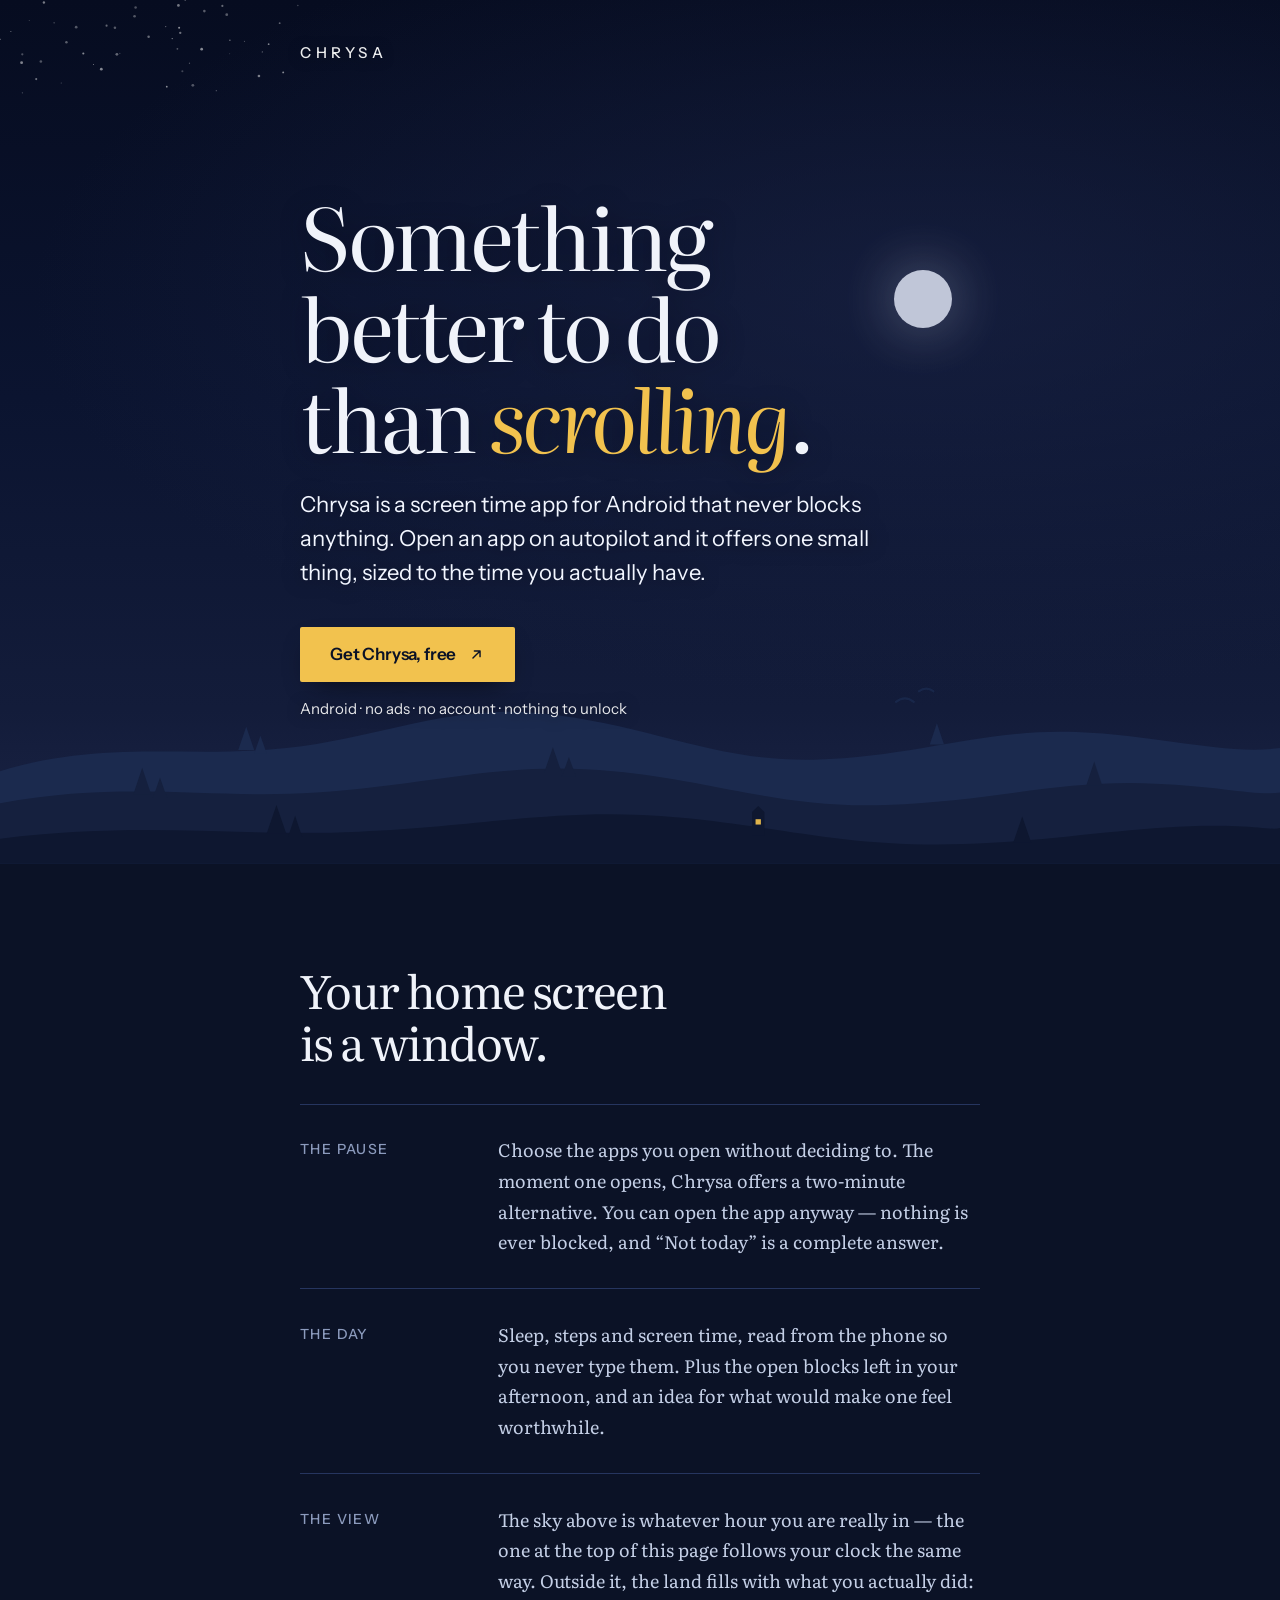
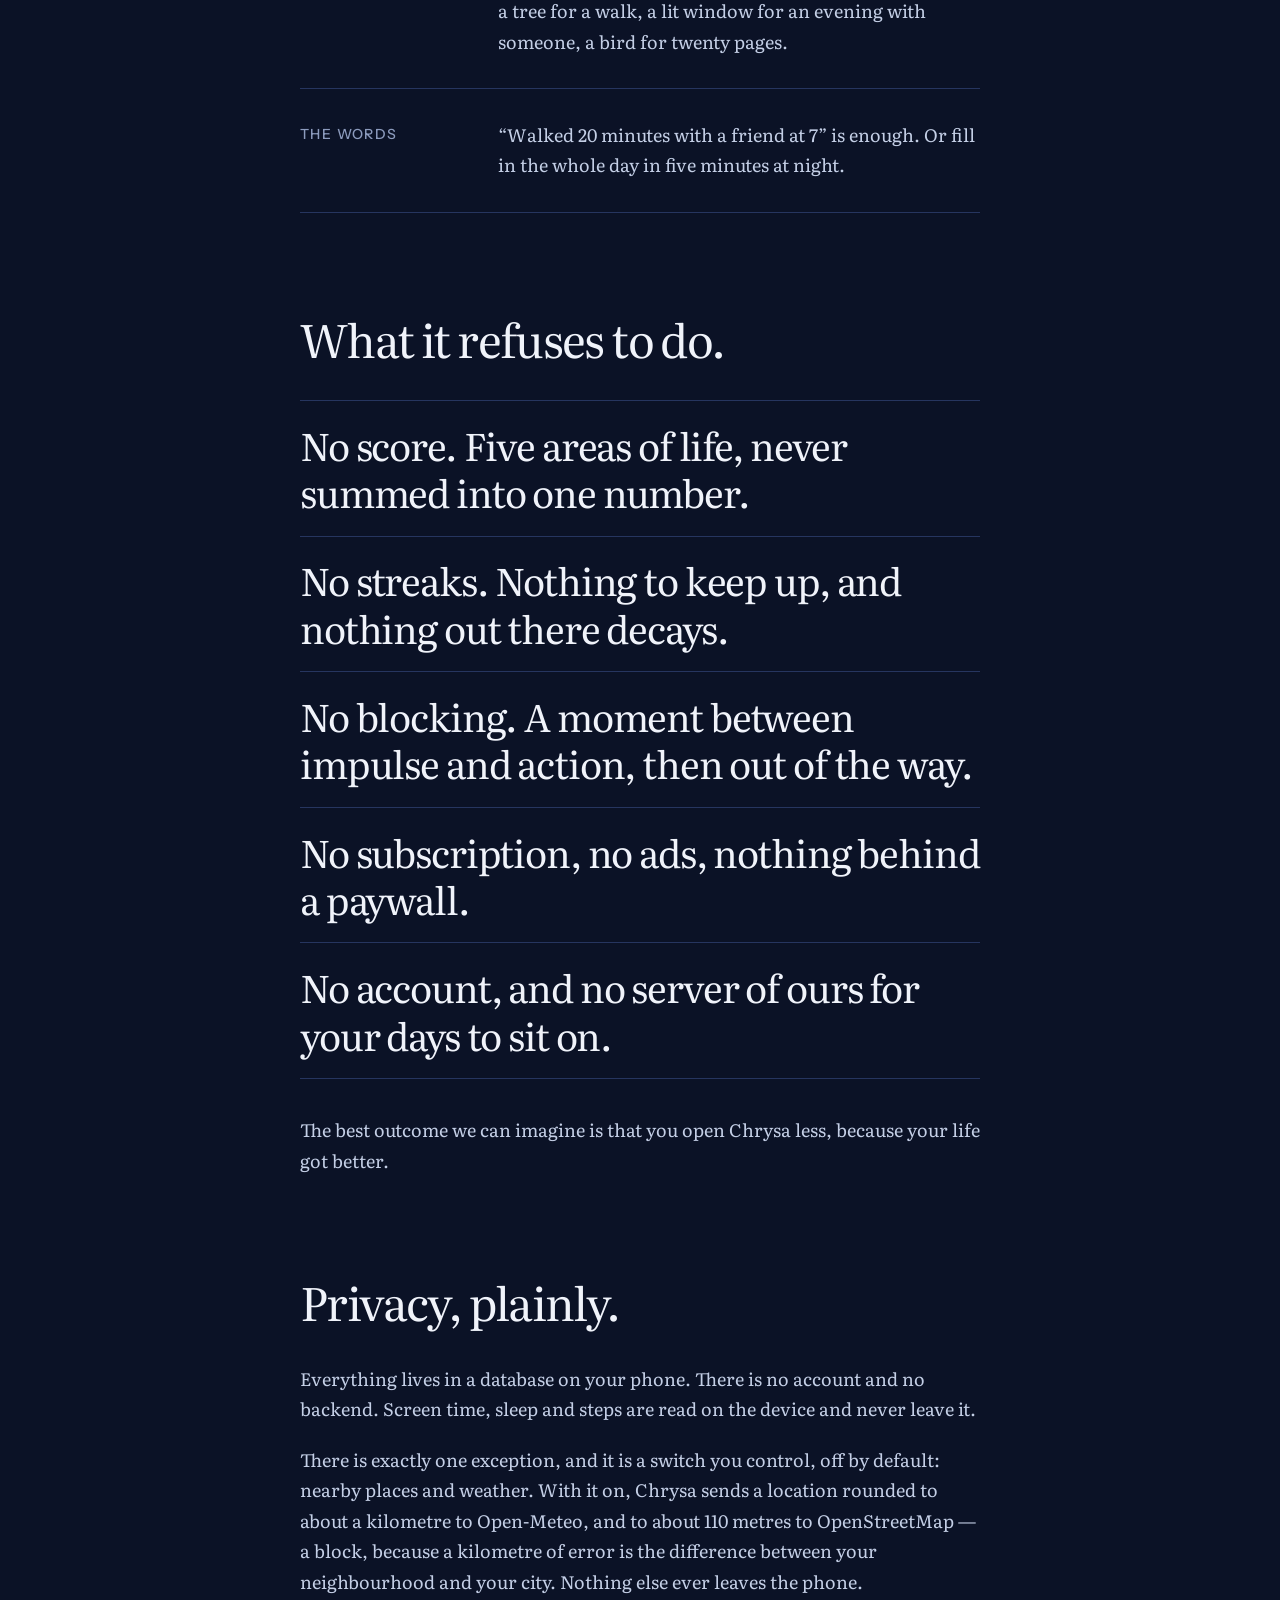
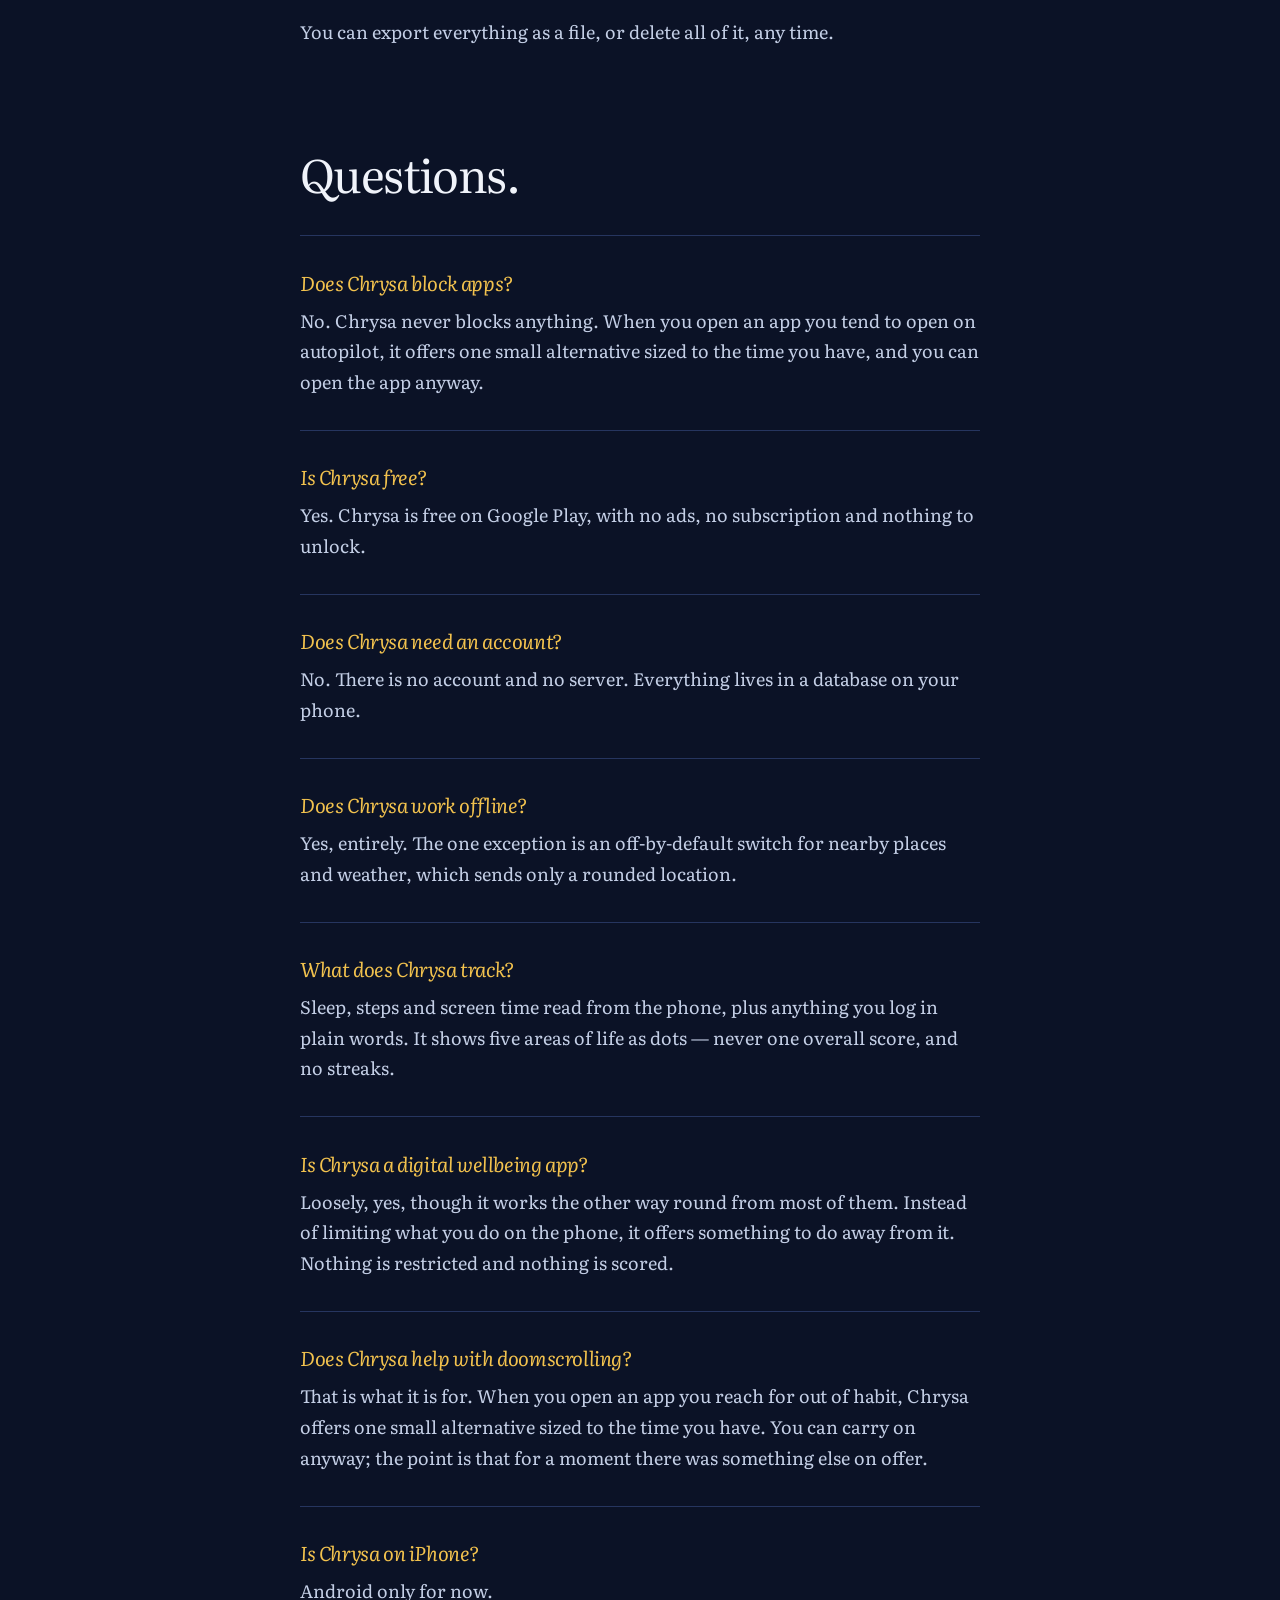
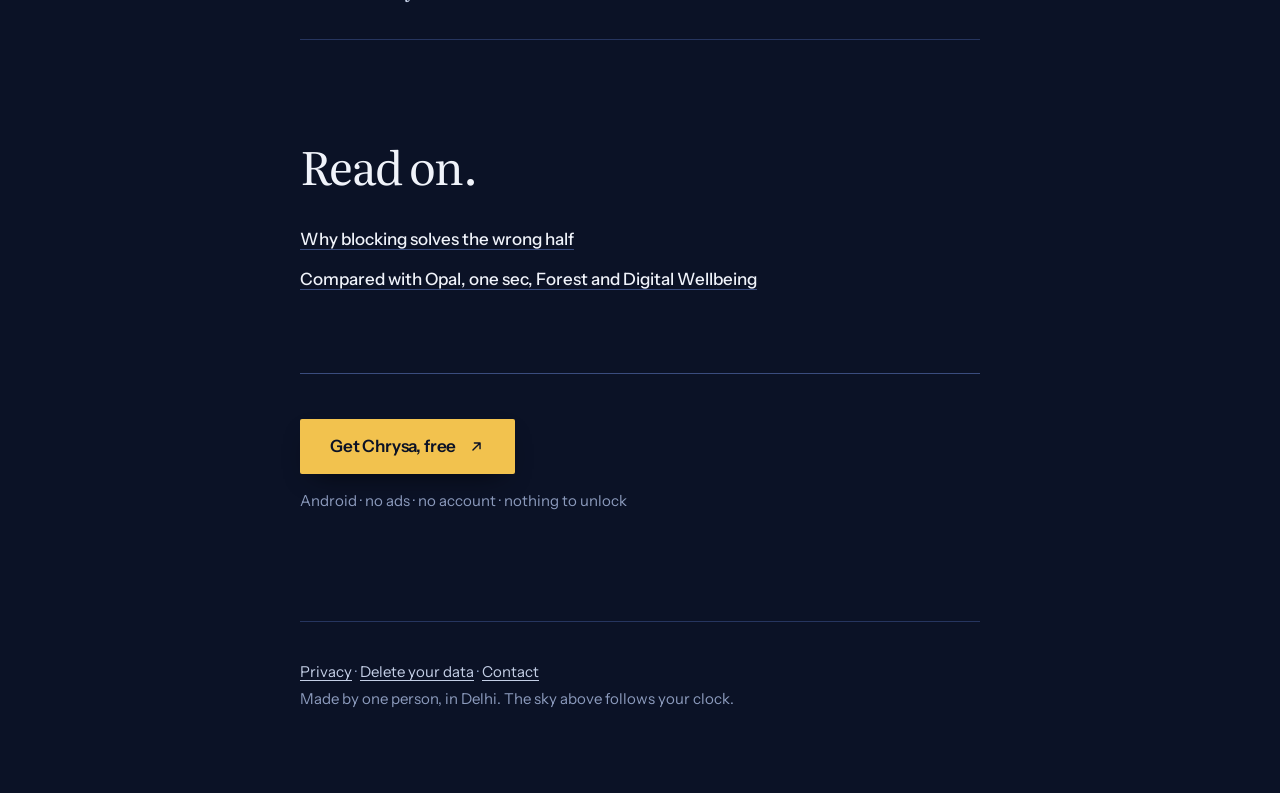
==== commit dc34ec83: "seo: name Chrysa as the subject, and answer two questions people type An answer engine extracts a de" ====
--- a/index.html
+++ b/index.html
@@ -3,7 +3,7 @@
 <head>
 <meta charset="utf-8">
 <meta name="viewport" content="width=device-width, initial-scale=1">
-<title>Chrysa — a screen time app that never blocks anything</title>
+<title>Chrysa: Instead Of Scrolling — a screen time app that never blocks anything</title>
 <meta name="description" content="Chrysa is a free, on-device screen time app for Android that never blocks anything. When you open an app on autopilot it offers something better to do than scrolling.">
 <link rel="canonical" href="https://harshit123455.github.io/chrysa-site/">
 <meta property="og:type" content="website">
@@ -63,7 +63,7 @@
 
   <div class="inner">
     <h1>Something better to do than <em>scrolling</em>.</h1>
-    <p class="standfirst">A screen time app for Android that never blocks anything. Open an app on autopilot and it offers one small thing, sized to the time you actually have.</p>
+    <p class="standfirst">Chrysa is a screen time app for Android that never blocks anything. Open an app on autopilot and it offers one small thing, sized to the time you actually have.</p>
     <p class="get-wrap" style="margin:clamp(26px,4vh,38px) 0 0">
       <a class="get" href="https://play.google.com/store/apps/details?id=com.chrysa.app">
         Get Chrysa, free
@@ -140,6 +140,14 @@
         <div>
           <h3>What does Chrysa track?</h3>
           <p>Sleep, steps and screen time read from the phone, plus anything you log in plain words. It shows five areas of life as dots — never one overall score, and no streaks.</p>
+        </div>
+        <div>
+          <h3>Is Chrysa a digital wellbeing app?</h3>
+          <p>Loosely, yes, though it works the other way round from most of them. Instead of limiting what you do on the phone, it offers something to do away from it. Nothing is restricted and nothing is scored.</p>
+        </div>
+        <div>
+          <h3>Does Chrysa help with doomscrolling?</h3>
+          <p>That is what it is for. When you open an app you reach for out of habit, Chrysa offers one small alternative sized to the time you have. You can carry on anyway; the point is that for a moment there was something else on offer.</p>
         </div>
         <div>
           <h3>Is Chrysa on iPhone?</h3>
@@ -239,6 +247,16 @@
         },
         {
           "@type": "Question",
+          "name": "Is Chrysa a digital wellbeing app?",
+          "acceptedAnswer": { "@type": "Answer", "text": "Loosely, yes, though it works the other way round from most of them. Instead of limiting what you do on the phone, it offers something to do away from it. Nothing is restricted and nothing is scored." }
+        },
+        {
+          "@type": "Question",
+          "name": "Does Chrysa help with doomscrolling?",
+          "acceptedAnswer": { "@type": "Answer", "text": "That is what it is for. When you open an app you reach for out of habit, Chrysa offers one small alternative sized to the time you have. You can carry on anyway; the point is that for a moment there was something else on offer." }
+        },
+        {
+          "@type": "Question",
           "name": "Is Chrysa on iPhone?",
           "acceptedAnswer": { "@type": "Answer", "text": "Android only for now." }
         }
--- a/style.css
+++ b/style.css
@@ -74,9 +74,9 @@
   min-height: min(96svh, 880px);
   display: flex;
   flex-direction: column;
-  justify-content: flex-end;
   overflow: hidden;
   isolation: isolate;
+  padding-top: clamp(26px, 5vh, 52px);
 }
 
 .sky {
@@ -133,10 +133,14 @@
   letter-spacing: 0.3em; text-transform: uppercase;
   color: rgba(255, 255, 255, 0.92);
   text-shadow: 0 1px 12px rgba(6, 12, 30, 0.55);
-  position: absolute; top: clamp(28px, 5vh, 52px); left: 50%;
-  transform: translateX(-50%);
+  /* In the flow, not absolute: the auto bottom margin eats the free space and
+     pushes the headline to the foot of the window, so the two can never
+     collide no matter how short or wide the viewport gets. */
+  position: relative;
   z-index: 3;
   width: var(--col);
+  margin: 0 auto auto;
+  padding-bottom: clamp(26px, 5vh, 56px);
 }
 
 h1 {
